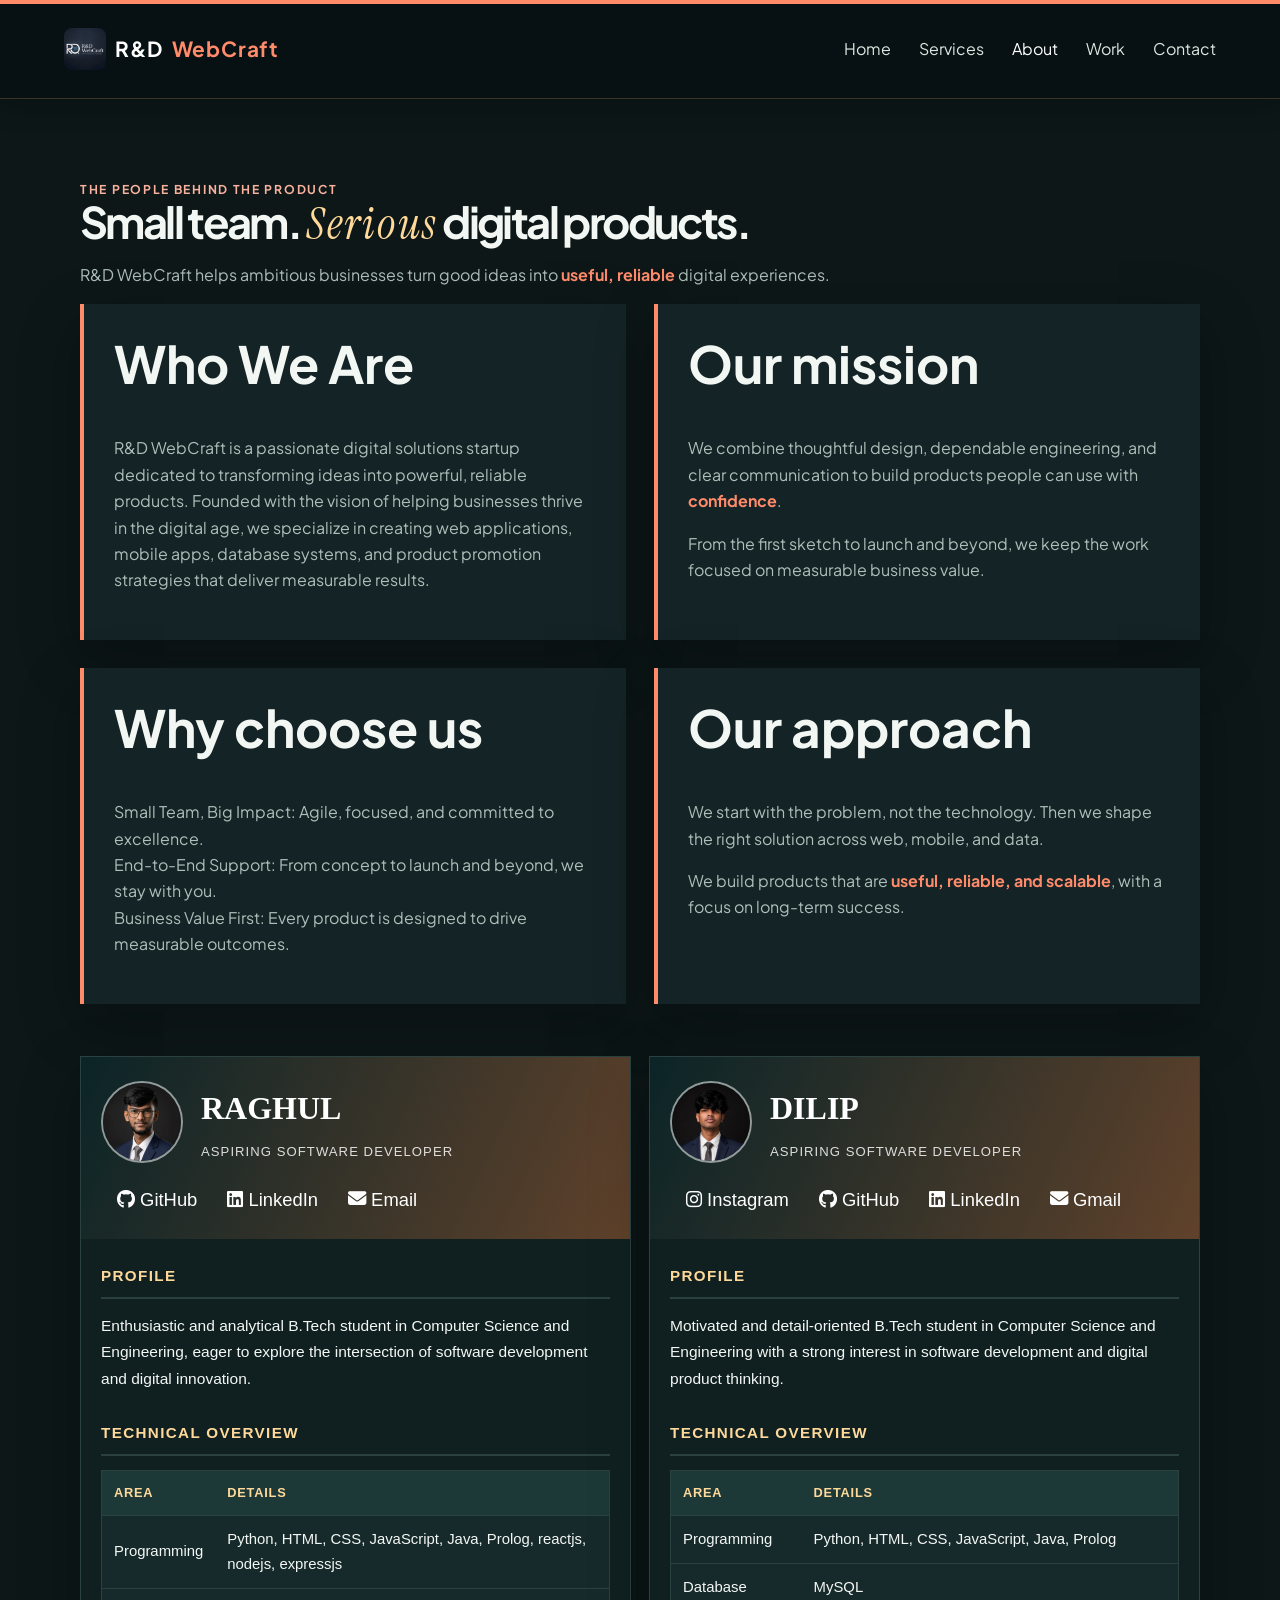
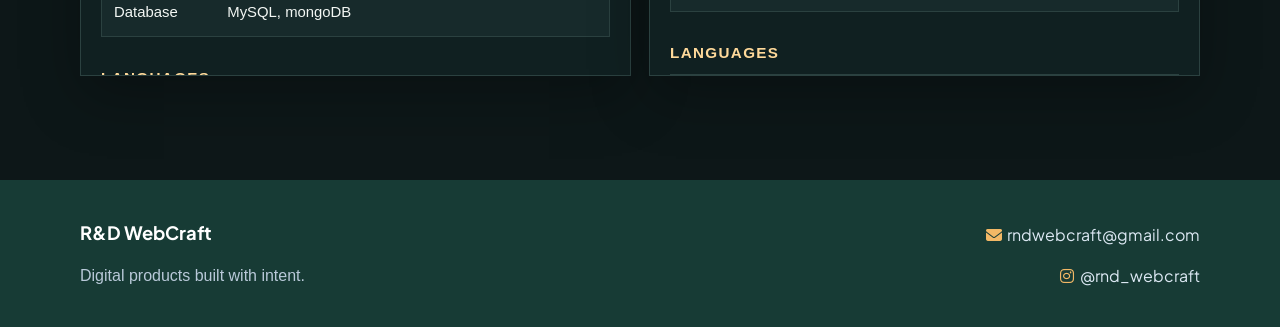
==== about.html @ b20bd74e "Add files via upload" ====
<!DOCTYPE html>
<html lang="en">
<head>
  <meta charset="UTF-8" />
  <meta name="viewport" content="width=device-width, initial-scale=1.0" />
  <title>About | R&amp;D WebCraft</title>
  <link rel="stylesheet" href="Styles.css" />
  <link rel="stylesheet" href="https://cdnjs.cloudflare.com/ajax/libs/font-awesome/6.5.2/css/all.min.css" />
  <link rel="icon" type="image/jpeg" href="../images/rnd_webcraft_icon.png">
  <link rel="apple-touch-icon" href="../images/rnd_webcraft_icon.png" />
</head>
<body class="about-page">
  <header class="navbar">
    <a class="logo" href="index.html"><img src="../images/rnd_webcraft_icon.png" alt="R&amp;D WebCraft logo" />R&amp;D <span>WebCraft</span></a>
    <nav>
      <a href="index.html">Home</a>
      <a href="services.html">Services</a>
      <a href="about.html" aria-current="page">About</a>
      <a href="testimonies.html">Work</a>
      <a href="contact.html">Contact</a>
    </nav>
  </header>

  <main>
    <section class="about">
      <div class="section-intro reveal">
        <span class="eyebrow">The people behind the product</span>
        <h1>Small team. <span class="editorial-emphasis">Serious</span> digital products.</h1>
        <p>R&amp;D WebCraft helps ambitious businesses turn good ideas into 
          <strong>useful, reliable</strong> digital experiences.</p>
      </div>
      <div class="about-grid">
        <article class="about-card reveal">
          <h2>Who We Are</h2>
          <p>R&D WebCraft is a passionate digital solutions startup dedicated to 
            transforming ideas into powerful, reliable products. Founded with the 
            vision of helping businesses thrive in the digital age, we specialize in creating 
            web applications, mobile apps, database systems, and product promotion strategies 
            that deliver measurable results.
          </p>
        </article>
        <article class="about-card reveal">
          <h2>Our mission</h2>
          <p>We combine thoughtful design, dependable engineering, and clear communication
             to build products people can use with <strong>confidence</strong>.
          </p>
          <p>From the first sketch to launch and beyond, we keep the work focused on measurable business value.
          </p>
        </article>
        <article class="about-card reveal">
          <h2>Why choose us</h2>
          <p>Small Team, Big Impact: Agile, focused, and committed to excellence.
            <br />
             End-to-End Support: From concept to launch and beyond, we stay with you.
            <br />
             Business Value First: Every product is designed to drive measurable outcomes.</p>
        </article>
        <article class="about-card reveal">
          <h2>Our approach</h2>
          <p>We start with the problem, not the technology. Then we shape the right solution across web, mobile, and data.</p>
          <p>We build products that are <strong>useful, reliable, and scalable</strong>, with a focus on long-term success.</p>
        </article>
      </div>
      <br></br>
      <div class="profile-showcase">
        <iframe class="profile-frame reveal" src="raghul.html" title="Raghul profile"></iframe>
        <iframe class="profile-frame reveal" src="Dilip.html" title="Dilip profile"></iframe>
      </div>
    </section>
  </main>

  <footer class="services-footer"><div class="services-footer-inner"><div><strong>R&amp;D WebCraft</strong><p>Digital products built with intent.</p></div><div class="footer-contact-details"><a href="mailto:rndwebcraft@gmail.com"><i class="fa-solid fa-envelope" aria-hidden="true"></i> rndwebcraft@gmail.com</a><a href="https://www.instagram.com/rnd_webcraft" target="_blank" rel="noopener noreferrer"><i class="fa-brands fa-instagram" aria-hidden="true"></i> @rnd_webcraft</a></div></div></footer>
  <script src="script.js"></script>
</body>
</html>
---- Styles.css ----
@import url('https://fonts.googleapis.com/css2?family=Instrument+Serif:ital@0;1&family=Plus+Jakarta+Sans:wght@400;500;600;700;800&display=swap');

:root {
  --ink: #f3f7f4;
  --ink-soft: #aebfba;
  --paper: #0d1718;
  --surface: #142325;
  --line: #2b4140;
  --gold: #f2b866;
  --gold-light: #ffd99a;
  --coral: #ff8b6b;
  --shadow: 0 20px 55px rgba(0, 0, 0, 0.28);
  --content-max: 1120px;
  --page-pad: 20px;
  --font-sans: "Plus Jakarta Sans", "Trebuchet MS", Verdana, sans-serif;
  --font-serif: "Instrument Serif", Georgia, "Times New Roman", serif;
}

* { box-sizing: border-box; }

html { scroll-behavior: smooth; }

body {
  margin: 0;
  background: var(--paper);
  color: var(--ink);
  font-family: var(--font-sans);
  line-height: 1.65;
}

body::before {
  content: "";
  position: fixed;
  inset: 0 0 auto;
  height: 4px;
  z-index: 20;
  background: var(--coral);
  transform: scaleX(0);
  transform-origin: left;
  animation: page-load 900ms ease forwards;
}

a { color: inherit; }

.navbar {
  position: sticky;
  top: 0;
  z-index: 10;
  display: flex;
  justify-content: space-between;
  align-items: center;
  gap: 18px;
  padding: 20px var(--page-pad);
  background: rgba(8, 17, 18, 0.96);
  color: #fff;
  border-bottom: 1px solid rgba(242, 184, 102, 0.22);
  box-shadow: 0 8px 24px rgba(0, 0, 0, 0.24);
}

.logo {
  display: inline-flex;
  align-items: center;
  gap: 10px;
  color: #fff;
  font-family: var(--font-sans);
  font-size: 1.4rem;
  font-weight: 700;
  letter-spacing: 0.04em;
  white-space: nowrap;
  text-decoration: none;
}

.logo img { width: 42px; height: 42px; object-fit: contain; border-radius: 8px; }

.logo span { color: var(--coral); }

nav { display: flex; flex-wrap: wrap; gap: 16px 20px; }

nav a {
  color: #dbe7e1;
  font-family: var(--font-sans);
  font-size: 0.92rem;
  text-decoration: none;
  transition: color 180ms ease;
}

nav a:hover, nav a[aria-current="page"] { color: #fff; }

main { width: 100%; }

section:not(.hero) { width: 100%; }

section:not(.hero) > *, footer > * {
  width: min(100%, var(--content-max));
  margin-left: auto;
  margin-right: auto;
}

.hero {
  max-width: none;
  padding: 76px var(--page-pad);
  color: #fff;
  background: radial-gradient(circle at 80% 20%, rgba(242, 184, 102, 0.16), transparent 30%), linear-gradient(115deg, #201919 0%, #3b2924 58%, #60422b 100%);
}

.home-intro { display: grid; grid-template-columns: 1fr; gap: 34px; align-items: end; }
.home-intro h1 { max-width: 720px; margin: 12px 0 0; font-family: var(--font-sans); font-size: clamp(2.8rem, 12vw, 6.2rem); }
.intro-note { padding: 22px 0 0 24px; border-left: 2px solid var(--coral); }
.intro-note p { margin: 0; color: #dce9e1; font-size: 1rem; }
.process { display: grid; grid-template-columns: 1fr; gap: 24px; padding-top: 24px; border-top: 1px solid var(--line); }
.process-item { display: grid; grid-template-columns: auto 1fr; gap: 14px; }
.process-number { color: var(--coral); font-family: Georgia, serif; font-size: 1.7rem; }
.process-item h3 { margin: 0 0 6px; color: var(--gold-light); font-size: 1.15rem; }
.process-item p { margin: 0; color: var(--ink-soft); font-size: 1.05rem; }
.home-signature { display: flex; align-items: center; flex-wrap: wrap; gap: 14px; margin-top: 38px; color: var(--ink-soft); font-size: 0.9rem; letter-spacing: 0.05em; text-transform: uppercase; }
.home-signature strong { color: var(--gold); font-size: 0.92rem; }
.home-signature i { width: 4px; height: 4px; border-radius: 50%; background: var(--coral); }

.hero-text { max-width: 750px; animation: rise-in 700ms ease both; }

.eyebrow {
  color: #f7b19d;
  font-family: var(--font-sans);
  font-size: 0.76rem;
  font-weight: 700;
  letter-spacing: 0.14em;
  text-transform: uppercase;
}

h1, h2, h3 { line-height: 1.15; }

.hero h1 { max-width: 700px; margin: 14px 0 20px; font-family: var(--font-sans); font-size: clamp(2.55rem, 7vw, 5.9rem); letter-spacing: 0; }
.hero p { max-width: 610px; color: #dce9e1; font-size: 1.12rem; }

.btn-primary, .btn-secondary, button {
  display: inline-block;
  border: 0;
  padding: 13px 20px;
  font-family: var(--font-sans);
  font-size: 0.85rem;
  font-weight: 700;
  text-decoration: none;
  cursor: pointer;
  transition: transform 180ms ease, background 180ms ease;
}

.btn-primary { margin-top: 14px; background: var(--coral); color: #fff; }
.btn-secondary { background: #f3f7f4; color: #0d2928; }
.btn-primary:hover, .btn-secondary:hover, button:hover { transform: translateY(-2px); }

.services-preview, .about, .portfolio, .contact { padding: 36px var(--page-pad) 58px; }
.home-process { padding-bottom: 18px; }
.home-toolkit { padding-top: 8px; }

.identity-section { padding: 62px var(--page-pad) 70px; border-top: 1px solid var(--line); }
.identity-section > .section-intro { max-width: 620px; margin-bottom: 34px; }
.identity-section .section-intro h2 { margin-bottom: 12px; }
.founders-row { display: grid; grid-template-columns: 1fr; gap: 18px; max-width: 720px; margin: 0 auto; }
.founder-card { padding: 12px; border: 1px solid var(--line); background: var(--surface); box-shadow: var(--shadow); text-align: center; }
.founder-portrait { aspect-ratio: 4 / 3; overflow: hidden; background: #203333; }
.founder-portrait img { display: block; width: 100%; height: 100%; object-fit: cover; opacity: 0.72; filter: grayscale(0.25) saturate(0.7); }
.founder-card h3 { margin: 12px 4px 2px; color: var(--ink); font-family: Georgia, "Times New Roman", serif; font-size: 1.3rem; }
.founder-card h3 strong { color: var(--coral); font-size: 1.8rem; }
.identity-convergence { position: relative; max-width: 720px; height: 122px; margin: 36px auto 32px; }
.identity-convergence svg { position: absolute; inset: 0; width: 100%; height: 100%; overflow: visible; }
.identity-convergence path { fill: none; stroke: var(--coral); stroke-width: 0.8; filter: drop-shadow(0 0 4px rgba(255, 139, 107, 0.55)); }
.identity-monogram { position: absolute; top: 62%; left: 50%; display: grid; width: 92px; height: 92px; place-items: center; border: 1px solid var(--gold); border-radius: 50%; background: #1b302f; color: var(--gold-light); font-family: Georgia, "Times New Roman", serif; font-size: 1.45rem; font-weight: 700; box-shadow: 0 0 28px rgba(242, 184, 102, 0.16); transform: translate(-50%, -50%); }
.identity-philosophy { max-width: 720px; margin: 0 auto; padding: 26px 30px; border-left: 2px solid var(--coral); border-right: 2px solid var(--gold); background: rgba(20, 35, 37, 0.72); text-align: center; }
.identity-philosophy h3 { margin: 8px 0 8px; color: var(--gold-light); font-family: var(--font-sans); font-size: clamp(1.65rem, 3vw, 2.5rem); }
.identity-philosophy p { max-width: 620px; margin: 0 auto; color: var(--ink-soft); font-size: 1rem; }
.identity-philosophy strong { color: var(--gold); }

.intro-layout { display: grid; grid-template-columns: 1fr; gap: 26px; align-items: center; margin-bottom: 32px; }
.section-intro { max-width: 650px; margin: 0; }
.home-toolkit > .section-intro { max-width: var(--content-max); }
.home-toolkit > .section-intro { margin-bottom: 16px; }
.services-preview > .section-intro,
.about > .section-intro { max-width: var(--content-max); }
.intro-visual { height: clamp(180px, 19vw, 250px); overflow: hidden; border: 1px solid rgba(43, 65, 64, 0.7); opacity: 0.48; filter: grayscale(0.35) saturate(0.65); }
.intro-visual img { display: block; width: 100%; height: 100%; object-fit: cover; object-position: center; }
.home-overview { max-width: 1120px; }
.section-intro h1, .section-intro h2 {
  margin: 0 0 12px;
  font-family: var(--font-sans);
  font-size: clamp(2.1rem, 4vw, 3.7rem);
  letter-spacing: -0.06em;
  line-height: 0.95;
}
.section-intro p, .about p, .card p { color: var(--ink-soft); }
.portfolio-quote { margin-top: 22px; padding-left: 16px; border-left: 2px solid var(--coral); color: var(--gold-light) !important; font-family: Georgia, "Times New Roman", serif; font-style: italic; }
.home-overview p { max-width: none; font-size: clamp(1.15rem, 1.8vw, 1.4rem); }

 .section-intro h1, .section-intro h2 {
  margin: 0 0 12px;
  font-family: var(--font-sans);
  font-size: clamp(2.1rem, 4vw, 3.7rem);
  letter-spacing: -0.06em;
  line-height: 0.95;
}

.home-page .section-intro h2,
.about-page .section-intro h1,
.services-page .section-intro h1,
.contact-page .section-intro h1,
.work-page .section-intro h1 {
  letter-spacing: -0.06em;
}

.cards { display: grid; grid-template-columns: 1fr; gap: 16px; }
.card { min-height: 220px; padding: 24px; border: 1px solid #2c5b4f; background: #173b35; box-shadow: var(--shadow); }
.card h2, .card h3 { margin-top: 0; color: var(--gold-light); }
.editorial-emphasis {
  color: var(--gold-light);
  font-family: var(--font-serif);
  font-style: italic;
  font-weight: 400;
  letter-spacing: 0.05em;
}
.case-study-grid { display: grid; grid-template-columns: minmax(0, 1fr); gap: 16px; align-items: start; }
.case-study { min-width: 0; height: fit-content; align-self: start; padding: 15px; border: 1px solid #2c5b4f; background: #173b35; box-shadow: var(--shadow); }
.case-study-columns { display: grid; grid-template-columns: minmax(0, 0.9fr) minmax(0, 1.1fr); gap: 20px; align-items: stretch; }
.case-study-details, .case-study-media { min-width: 0; }
.case-study-media { min-height: 250px; }
.case-study h2 { margin: 6px 0 5px; color: var(--gold-light); font-family: var(--font-sans); font-size: clamp(1.65rem, 2.7vw, 2.3rem); }
.case-study-heading h2 { display: flex; align-items: baseline; flex-wrap: wrap; gap: 12px; }
.project-link { display: block; margin-bottom: 12px; color: var(--gold-light); font-family: "Trebuchet MS", sans-serif; font-size: 0.75rem; font-weight: 700; text-decoration: none; }
.project-link:hover { color: var(--gold-light); }
.case-study h3 { margin: 0 0 8px; color: var(--gold-light); font-size: 0.88rem; text-transform: uppercase; letter-spacing: 0.08em; }
.case-study p { margin: 0; color: var(--ink-soft); font-size: 0.78rem; }
.case-study-title { color: var(--ink) !important; font-size: 0.9rem !important; }
.case-study-meta { align-self: end; padding-left: 16px; border-left: 1px solid var(--coral); }
.case-study-meta span { display: block; margin-bottom: 7px; color: var(--ink-soft); font-size: 0.72rem; letter-spacing: 0.12em; text-transform: uppercase; }
.case-study-meta strong { color: var(--ink); font-size: 0.84rem; }
.case-study-quote { grid-column: 1 / -1; padding-top: 14px; border-top: 1px solid var(--line); color: var(--gold-light) !important; font-family: Georgia, "Times New Roman", serif; font-size: 0.82rem !important; font-style: italic; }
.case-study-overview-copy { margin-top: 16px; }
.customer-review { grid-column: 1 / -1; margin-top: 12px; padding: 8px 12px; border-left: 3px solid var(--gold); background: rgba(242, 184, 102, 0.08); }
.customer-review span { display: block; margin-bottom: 5px; color: var(--gold); font-size: 0.68rem; font-weight: 700; letter-spacing: 0.1em; text-transform: uppercase; }
.customer-review p { color: var(--ink) !important; font-size: 0.74rem; font-style: italic; }
.media-assets { display: grid; gap: 12px; }
.case-study-overview .media-assets, .case-study-media .media-assets { margin-top: 14px; padding-top: 10px; border-top: 1px solid var(--line); }
.media-toggle { display: flex; width: 100%; align-items: center; gap: 8px; padding: 9px 10px; border: 1px solid var(--line); background: transparent; color: var(--ink-soft); font: inherit; font-size: 0.75rem; text-align: left; }
.media-toggle:hover { transform: none; background: rgba(255, 255, 255, 0.06); }
.media-toggle-icon { margin-left: auto; transition: transform 180ms ease; }
.media-toggle[aria-expanded="true"] .media-toggle-icon { transform: rotate(180deg); }
.image-bundle { display: grid; grid-template-columns: repeat(4, minmax(0, 1fr)); grid-template-rows: repeat(2, 58px); gap: 7px; margin-top: 7px; overflow: hidden; }
.image-bundle[hidden] { display: none !important; }
.image-thumb { display: block; min-width: 0; padding: 0; border: 0; background: transparent; cursor: zoom-in; }
.image-thumb:hover { transform: none; }
.image-bundle img { display: block; width: 100%; height: 100%; aspect-ratio: 1; object-fit: cover; border: 1px solid var(--line); }
.image-lightbox { position: fixed; inset: 0; z-index: 30; display: grid; place-items: center; padding: 42px 24px 24px; background: rgba(5, 12, 13, 0.92); }
.image-lightbox[hidden] { display: none; }
.image-lightbox img { display: block; max-width: min(1100px, 94vw); max-height: 88vh; object-fit: contain; border: 1px solid var(--line); box-shadow: var(--shadow); }
.lightbox-close { position: absolute; top: 16px; right: 20px; display: grid; width: 42px; height: 42px; place-items: center; padding: 0; border: 1px solid var(--line); background: var(--surface); color: var(--ink); font-size: 1.1rem; }
.lightbox-close:hover { transform: none; background: var(--coral); }
.service-detail-grid {
  display: grid;
  grid-template-columns: 1fr;
  gap: 22px;
  margin-top: 28px;
}

.service-entry {
  padding: 26px 24px;
  border: 1px solid var(--line);
  background: rgba(20, 35, 37, 0.9);
  box-shadow: var(--shadow);
}

.service-entry h3 {
  margin: 14px 0 10px;
  color: var(--gold-light);
  font-size: clamp(1.15rem, 2vw, 1.5rem);
  line-height: 1.35;
}

.service-list { display: grid; gap: 10px; margin: 0; padding: 0; list-style: none; color: var(--ink-soft); font-size: 0.92rem; }
.service-list li { padding-top: 10px; border-top: 1px solid var(--line); line-height: 1.6; }
.service-list li::before { content: "+"; margin-right: 8px; color: var(--coral); font-weight: 700; }
.service-list strong { color: var(--gold-light); }
.service-contact { display: grid; grid-template-columns: minmax(0, 1fr) auto; align-items: center; gap: 28px; margin-top: 42px; padding: 30px clamp(24px, 4vw, 48px); border: 1px solid var(--line); border-radius: 12px; background: var(--surface); box-shadow: var(--shadow); }
.service-contact-copy h2 { max-width: 670px; margin: 12px 0 0; color: var(--ink); font-family: var(--font-sans); font-size: clamp(1.8rem, 3vw, 2.6rem); line-height: 1.15; }
.service-contact-actions { display: grid; grid-template-columns: repeat(2, minmax(120px, 1fr)); gap: 14px; min-width: 290px; }
.service-contact-actions a { display: grid; min-height: 52px; place-items: center; padding: 12px 20px; border: 1px solid var(--line); border-radius: 10px; color: var(--ink); font-size: 0.95rem; font-weight: 700; text-decoration: none; transition: transform 180ms ease, background 180ms ease; }
.service-contact-actions a:hover { transform: translateY(-2px); background: rgba(255, 255, 255, 0.1); }
.service-contact-actions .contact-action-primary { border-color: var(--gold); background: var(--gold); color: #24180d; }
.service-contact-actions .contact-action-primary:hover { background: #f0c665; }
.service-contact-actions .contact-action:last-child { grid-column: 1; }

.about-grid, .contact-grid { display: grid; grid-template-columns: 1fr; gap: 22px; align-items: stretch; }
.contact-grid { grid-template-columns: 1fr; }
.about-grid { grid-template-rows: none; }
.about h2, .contact h2, .portfolio h2 { font-family: var(--font-sans); font-size: clamp(2rem, 4vw, 3.5rem); margin-top: 0; }
.about-card, .contact-box { height: 100%; padding: 30px; background: var(--surface); border-left: 4px solid var(--coral); box-shadow: var(--shadow); }
.profile-links { display: flex; flex-wrap: wrap; gap: 12px; margin-top: 26px; }
.profile-links a { color: var(--gold); font-family: "Trebuchet MS", sans-serif; font-weight: 700; }
.profile-showcase { display: grid; grid-template-columns: 1fr; gap: 18px; }
.profile-frame { width: 100%; height: 620px; border: 1px solid var(--line); background: var(--surface); box-shadow: var(--shadow); }

.cta { max-width: none; padding: 92px 24px 104px; background: radial-gradient(circle at 50% 0%, rgba(242, 184, 102, 0.08), transparent 34%), #0a1213; text-align: center; }
.cta-intro { max-width: 620px; margin: 0 auto 34px; }
.cta-intro h2 { margin: 12px 0 8px; color: var(--ink); font-family: var(--font-sans); font-size: clamp(2rem, 4vw, 3.25rem); }
.cta-intro p { margin: 0; color: var(--ink-soft); font-size: 1rem; }
.cta-box { position: relative; max-width: 900px; min-height: 330px; margin: 0 auto; padding: 70px clamp(28px, 7vw, 92px); border: 1px solid #39695c; background: linear-gradient(135deg, #173b35 0%, #1b463e 58%, #15322f 100%); box-shadow: 0 24px 70px rgba(0, 0, 0, 0.34); }
.cta-box::before { content: ""; position: absolute; top: -1px; left: 12%; width: 76%; height: 2px; background: linear-gradient(90deg, transparent, var(--coral), transparent); }
.cta-box h2 { max-width: 620px; margin: 14px auto 16px; color: var(--ink); font-family: var(--font-sans); font-size: clamp(2.2rem, 5vw, 3.65rem); line-height: 1.05; }
.cta-box p { max-width: 500px; margin: 0 auto 22px; color: var(--ink-soft); font-size: 0.95rem; }

.contact form { display: grid; gap: 14px; }
label { color: var(--ink); font-size: 0.82rem; font-weight: 700; }
input, textarea { width: 100%; border: 1px solid var(--line); padding: 14px; background: #102021; color: var(--ink); font: inherit; }
input:focus, textarea:focus { outline: 2px solid var(--coral); outline-offset: 2px; }
textarea { min-height: 150px; resize: vertical; }
button { background: var(--gold); color: #24180d; }

.form-embed {
  width: 100%;
  min-height: 720px;
  height: 100%;
  padding: 12px;
  border: 1px solid var(--line);
  background: rgba(20, 35, 37, 0.8);
  box-shadow: var(--shadow);
}

.form-embed iframe {
  display: block;
  width: 100%;
  min-height: 700px;
  height: 100%;
  border: 0;
  background: #fff;
}

.contact-links-panel {
  display: flex;
  flex-direction: column;
  justify-content: center;
  min-height: 240px;
  margin-top: 26px;
  padding: 24px 22px;
  border: 1px solid var(--line);
  background: rgba(20, 35, 37, 0.8);
  box-shadow: var(--shadow);
}

.contact-links-panel p {
  margin: 0 0 18px;
  color: var(--ink-soft);
  font-size: 0.98rem;
  line-height: 1.7;
}

.contact-links-list {
  display: grid;
  grid-template-columns: repeat(2, minmax(0, 1fr));
  gap: 12px;
}

.contact-links-list a {
  display: inline-flex;
  align-items: center;
  justify-content: center;
  gap: 8px;
  min-height: 50px;
  padding: 10px 16px;
  border: 1px solid var(--line);
  background: rgba(255, 255, 255, 0.02);
  color: var(--ink);
  text-decoration: none;
  font-size: 0.9rem;
  font-weight: 700;
  transition: transform 180ms ease, border-color 180ms ease, background 180ms ease;
}

.contact-links-list a:hover {
  transform: translateY(-2px);
  border-color: var(--gold);
  background: rgba(242, 184, 102, 0.08);
}

.contact-links-list i {
  color: var(--gold-light);
}

strong, .highlight { color: var(--coral); font-weight: 700; }

footer { padding: 28px 24px; background: var(--ink); color: #dbe7e1; }
footer p { max-width: 1120px; margin: 0 auto; font-family: "Trebuchet MS", sans-serif; font-size: 0.82rem; }
.services-footer { padding: 38px 24px; background: #173b35; color: #dce8f3; }
.services-footer-inner { display: flex; justify-content: space-between; align-items: flex-end; gap: 30px; max-width: 1120px; margin: 0 auto; }
.services-footer strong { color: #fff; font-size: 1.15rem; }
.services-footer p { margin: 14px 0 0; color: #b9c9d9; font-size: 1rem; }
.footer-contact-details { display: grid; gap: 14px; text-align: right; }
.footer-contact-details a { color: #dce8f3; font-size: 1rem; text-decoration: none; }
.footer-contact-details i { width: 1.2em; color: var(--gold); text-align: center; }

.reveal { opacity: 0; transform: translateY(24px); transition: opacity 600ms ease, transform 600ms ease; }
.reveal.is-visible { opacity: 1; transform: none; }
.is-leaving { opacity: 0; transition: opacity 220ms ease; }

@keyframes page-load { to { transform: scaleX(1); } }
@keyframes rise-in { from { opacity: 0; transform: translateY(24px); } to { opacity: 1; transform: none; } }

@media (min-width: 600px) {
  :root { --page-pad: 32px; }

  .navbar { align-items: center; flex-direction: row; padding-block: 24px; }
  .logo { gap: 9px; font-size: 1.2rem; }
  .logo img { width: 38px; height: 38px; }
  nav { gap: 22px; }
  nav a { font-size: 0.98rem; }
  .hero { padding-block: 96px; }
  .home-intro { grid-template-columns: minmax(0, 1.15fr) minmax(220px, 0.85fr); gap: 42px; }
  .process { grid-template-columns: repeat(2, minmax(0, 1fr)); gap: 28px; }
  .cards, .about-grid, .contact-grid, .profile-showcase, .service-detail-grid { grid-template-columns: repeat(2, minmax(0, 1fr)); }
  .founders-row { grid-template-columns: repeat(2, minmax(0, 1fr)); gap: 28px; }
  .intro-layout { grid-template-columns: minmax(0, 1.15fr) minmax(210px, 0.85fr); gap: 32px; }
  .intro-visual { height: clamp(180px, 19vw, 250px); }
  .case-study-columns { grid-template-columns: minmax(0, 0.9fr) minmax(0, 1.1fr); gap: 20px; }
  .service-contact { grid-template-columns: 1fr; }
  .service-contact-actions { grid-template-columns: repeat(2, minmax(120px, 1fr)); min-width: 0; width: 100%; }
  .identity-section { padding-block: 76px 84px; }
  .cta { padding-block: 76px 88px; }
  .home-process { padding-bottom: 30px; }
  .home-toolkit { padding-top: 14px; }
  .cta-box { min-height: 330px; padding: 64px clamp(34px, 7vw, 86px); }
}

@media (min-width: 900px) {
  :root { --page-pad: 48px; }

  .navbar { padding-block: 28px; }
  .logo { font-size: 1.3rem; }
  .logo img { width: 42px; height: 42px; }
  nav { gap: 28px; }
  nav a { font-size: 1rem; }
  .hero { padding-block: clamp(110px, 12vw, 150px); }
  .home-intro { gap: clamp(48px, 7vw, 96px); }
  .process { grid-template-columns: repeat(3, minmax(0, 1fr)); }
  .cards { grid-template-columns: repeat(4, minmax(0, 1fr)); }
  .service-contact { grid-template-columns: minmax(0, 1fr) auto; }
  .service-contact-actions { min-width: 290px; width: auto; }
  .about-grid, .contact-grid { gap: 28px; }
  .contact-grid { grid-template-columns: minmax(0, 0.92fr) minmax(0, 1.3fr); }
  .profile-showcase { grid-template-columns: repeat(2, minmax(0, 1fr)); }
  .services-preview, .about, .portfolio, .contact { padding-block: 60px 84px; }
  .home-process { padding-bottom: 42px; }
  .home-toolkit { padding-top: 20px; }
  .identity-section { padding-block: 86px 92px; }
  .cta { padding-block: 92px 104px; }
}

@media (min-width: 1280px) {
  :root { --page-pad: 64px; }

  .hero h1 { font-size: clamp(4.5rem, 6vw, 6.2rem); }
  .section-intro h1, .section-intro h2 { font-size: clamp(2.4rem, 3.4vw, 3.7rem); }
  .home-overview p { font-size: clamp(1.2rem, 1.5vw, 1.4rem); }
  .services-preview, .about, .portfolio, .contact { padding-block: 76px 104px; }
  .home-process { padding-bottom: 48px; }
  .home-toolkit { padding-top: 24px; }
  .cta-box { max-width: 960px; }
}

@media (prefers-reduced-motion: reduce) {
  *, *::before, *::after { scroll-behavior: auto !important; animation-duration: 0.01ms !important; transition-duration: 0.01ms !important; }
}
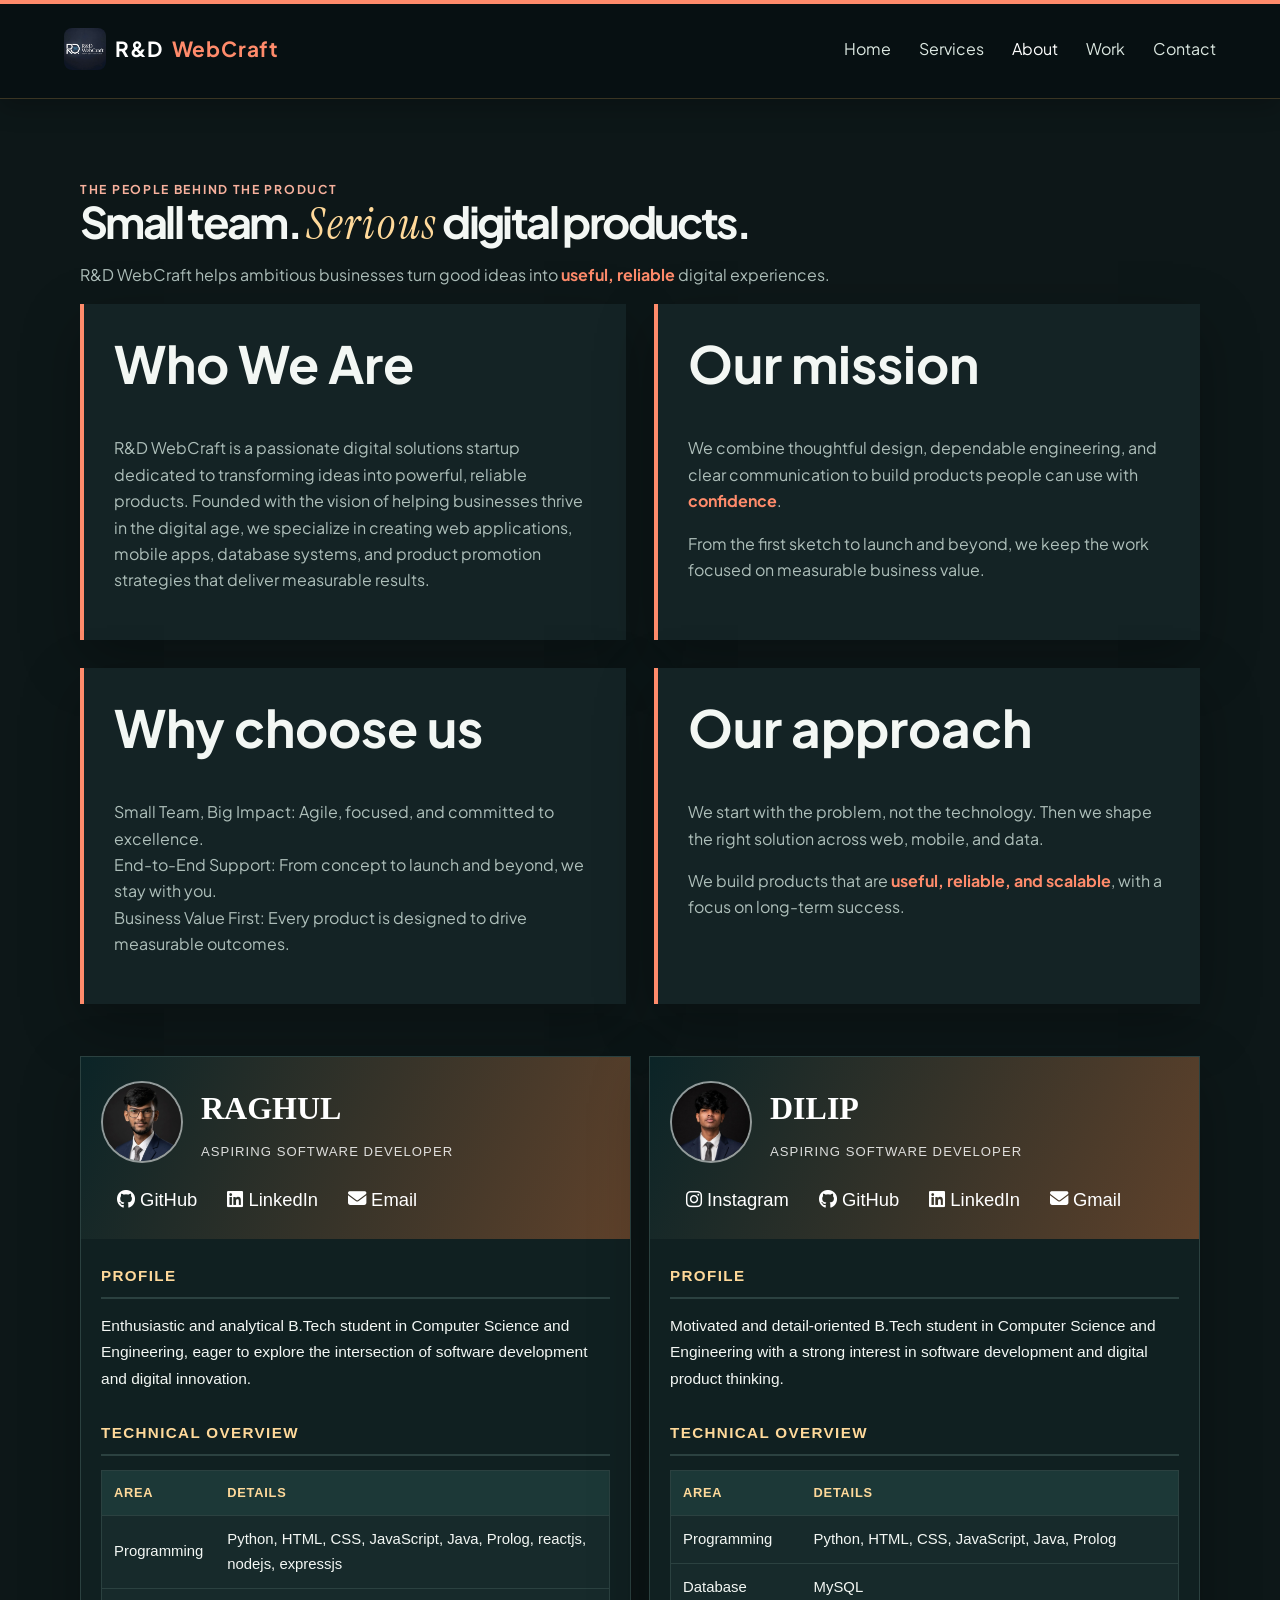
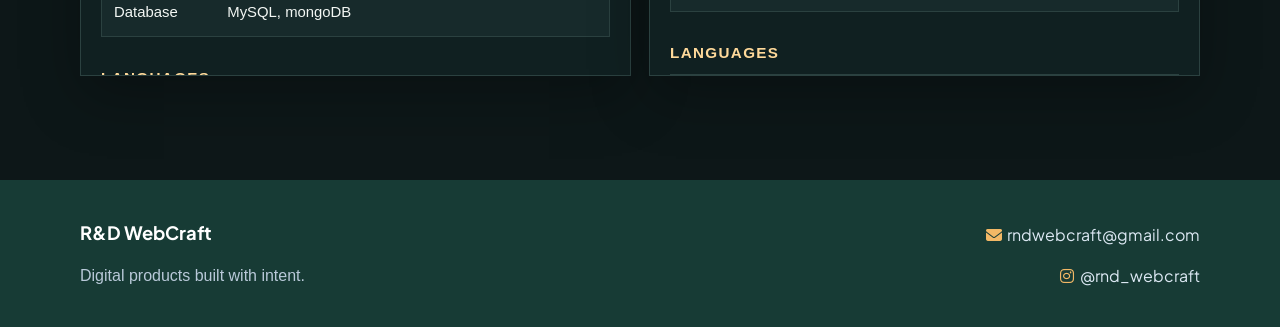
==== commit 165f1bbf: "feat: add industries section and update favicon" ====
--- a/about.html
+++ b/about.html
@@ -1,75 +1,75 @@
-<!DOCTYPE html>
-<html lang="en">
-<head>
-  <meta charset="UTF-8" />
-  <meta name="viewport" content="width=device-width, initial-scale=1.0" />
-  <title>About | R&amp;D WebCraft</title>
-  <link rel="stylesheet" href="Styles.css" />
-  <link rel="stylesheet" href="https://cdnjs.cloudflare.com/ajax/libs/font-awesome/6.5.2/css/all.min.css" />
-  <link rel="icon" type="image/jpeg" href="../images/rnd_webcraft_icon.png">
-  <link rel="apple-touch-icon" href="../images/rnd_webcraft_icon.png" />
-</head>
-<body class="about-page">
-  <header class="navbar">
-    <a class="logo" href="index.html"><img src="../images/rnd_webcraft_icon.png" alt="R&amp;D WebCraft logo" />R&amp;D <span>WebCraft</span></a>
-    <nav>
-      <a href="index.html">Home</a>
-      <a href="services.html">Services</a>
-      <a href="about.html" aria-current="page">About</a>
-      <a href="testimonies.html">Work</a>
-      <a href="contact.html">Contact</a>
-    </nav>
-  </header>
-
-  <main>
-    <section class="about">
-      <div class="section-intro reveal">
-        <span class="eyebrow">The people behind the product</span>
-        <h1>Small team. <span class="editorial-emphasis">Serious</span> digital products.</h1>
-        <p>R&amp;D WebCraft helps ambitious businesses turn good ideas into 
-          <strong>useful, reliable</strong> digital experiences.</p>
-      </div>
-      <div class="about-grid">
-        <article class="about-card reveal">
-          <h2>Who We Are</h2>
-          <p>R&D WebCraft is a passionate digital solutions startup dedicated to 
-            transforming ideas into powerful, reliable products. Founded with the 
-            vision of helping businesses thrive in the digital age, we specialize in creating 
-            web applications, mobile apps, database systems, and product promotion strategies 
-            that deliver measurable results.
-          </p>
-        </article>
-        <article class="about-card reveal">
-          <h2>Our mission</h2>
-          <p>We combine thoughtful design, dependable engineering, and clear communication
-             to build products people can use with <strong>confidence</strong>.
-          </p>
-          <p>From the first sketch to launch and beyond, we keep the work focused on measurable business value.
-          </p>
-        </article>
-        <article class="about-card reveal">
-          <h2>Why choose us</h2>
-          <p>Small Team, Big Impact: Agile, focused, and committed to excellence.
-            <br />
-             End-to-End Support: From concept to launch and beyond, we stay with you.
-            <br />
-             Business Value First: Every product is designed to drive measurable outcomes.</p>
-        </article>
-        <article class="about-card reveal">
-          <h2>Our approach</h2>
-          <p>We start with the problem, not the technology. Then we shape the right solution across web, mobile, and data.</p>
-          <p>We build products that are <strong>useful, reliable, and scalable</strong>, with a focus on long-term success.</p>
-        </article>
-      </div>
-      <br></br>
-      <div class="profile-showcase">
-        <iframe class="profile-frame reveal" src="raghul.html" title="Raghul profile"></iframe>
-        <iframe class="profile-frame reveal" src="Dilip.html" title="Dilip profile"></iframe>
-      </div>
-    </section>
-  </main>
-
-  <footer class="services-footer"><div class="services-footer-inner"><div><strong>R&amp;D WebCraft</strong><p>Digital products built with intent.</p></div><div class="footer-contact-details"><a href="mailto:rndwebcraft@gmail.com"><i class="fa-solid fa-envelope" aria-hidden="true"></i> rndwebcraft@gmail.com</a><a href="https://www.instagram.com/rnd_webcraft" target="_blank" rel="noopener noreferrer"><i class="fa-brands fa-instagram" aria-hidden="true"></i> @rnd_webcraft</a></div></div></footer>
-  <script src="script.js"></script>
-</body>
-</html>
+<!DOCTYPE html>
+<html lang="en">
+<head>
+  <meta charset="UTF-8" />
+  <meta name="viewport" content="width=device-width, initial-scale=1.0" />
+  <title>About | R&amp;D WebCraft</title>
+  <link rel="stylesheet" href="Styles.css" />
+  <link rel="stylesheet" href="https://cdnjs.cloudflare.com/ajax/libs/font-awesome/6.5.2/css/all.min.css" />
+  <link rel="icon" type="image/jpeg" href="images/rnd_webcraft_icon.jpg">
+  <link rel="apple-touch-icon" href="images/rnd_webcraft_icon.jpg" />
+</head>
+<body class="about-page">
+  <header class="navbar">
+    <a class="logo" href="index.html"><img src="images/rnd_webcraft_icon.jpg" alt="R&amp;D WebCraft logo" />R&amp;D <span>WebCraft</span></a>
+    <nav>
+      <a href="index.html">Home</a>
+      <a href="services.html">Services</a>
+      <a href="about.html" aria-current="page">About</a>
+      <a href="testimonies.html">Work</a>
+      <a href="contact.html">Contact</a>
+    </nav>
+  </header>
+
+  <main>
+    <section class="about">
+      <div class="section-intro reveal">
+        <span class="eyebrow">The people behind the product</span>
+        <h1>Small team. <span class="editorial-emphasis">Serious</span> digital products.</h1>
+        <p>R&amp;D WebCraft helps ambitious businesses turn good ideas into 
+          <strong>useful, reliable</strong> digital experiences.</p>
+      </div>
+      <div class="about-grid">
+        <article class="about-card reveal">
+          <h2>Who We Are</h2>
+          <p>R&D WebCraft is a passionate digital solutions startup dedicated to 
+            transforming ideas into powerful, reliable products. Founded with the 
+            vision of helping businesses thrive in the digital age, we specialize in creating 
+            web applications, mobile apps, database systems, and product promotion strategies 
+            that deliver measurable results.
+          </p>
+        </article>
+        <article class="about-card reveal">
+          <h2>Our mission</h2>
+          <p>We combine thoughtful design, dependable engineering, and clear communication
+             to build products people can use with <strong>confidence</strong>.
+          </p>
+          <p>From the first sketch to launch and beyond, we keep the work focused on measurable business value.
+          </p>
+        </article>
+        <article class="about-card reveal">
+          <h2>Why choose us</h2>
+          <p>Small Team, Big Impact: Agile, focused, and committed to excellence.
+            <br />
+             End-to-End Support: From concept to launch and beyond, we stay with you.
+            <br />
+             Business Value First: Every product is designed to drive measurable outcomes.</p>
+        </article>
+        <article class="about-card reveal">
+          <h2>Our approach</h2>
+          <p>We start with the problem, not the technology. Then we shape the right solution across web, mobile, and data.</p>
+          <p>We build products that are <strong>useful, reliable, and scalable</strong>, with a focus on long-term success.</p>
+        </article>
+      </div>
+      <br></br>
+      <div class="profile-showcase">
+        <iframe class="profile-frame reveal" src="raghul.html" title="Raghul profile"></iframe>
+        <iframe class="profile-frame reveal" src="Dilip.html" title="Dilip profile"></iframe>
+      </div>
+    </section>
+  </main>
+
+  <footer class="services-footer"><div class="services-footer-inner"><div><strong>R&amp;D WebCraft</strong><p>Digital products built with intent.</p></div><div class="footer-contact-details"><a href="mailto:rndwebcraft@gmail.com"><i class="fa-solid fa-envelope" aria-hidden="true"></i> rndwebcraft@gmail.com</a><a href="https://www.instagram.com/rnd_webcraft" target="_blank" rel="noopener noreferrer"><i class="fa-brands fa-instagram" aria-hidden="true"></i> @rnd_webcraft</a></div></div></footer>
+  <script src="script.js"></script>
+</body>
+</html>
--- a/Styles.css
+++ b/Styles.css
@@ -1,467 +1,576 @@
-@import url('https://fonts.googleapis.com/css2?family=Instrument+Serif:ital@0;1&family=Plus+Jakarta+Sans:wght@400;500;600;700;800&display=swap');
-
-:root {
-  --ink: #f3f7f4;
-  --ink-soft: #aebfba;
-  --paper: #0d1718;
-  --surface: #142325;
-  --line: #2b4140;
-  --gold: #f2b866;
-  --gold-light: #ffd99a;
-  --coral: #ff8b6b;
-  --shadow: 0 20px 55px rgba(0, 0, 0, 0.28);
-  --content-max: 1120px;
-  --page-pad: 20px;
-  --font-sans: "Plus Jakarta Sans", "Trebuchet MS", Verdana, sans-serif;
-  --font-serif: "Instrument Serif", Georgia, "Times New Roman", serif;
-}
-
-* { box-sizing: border-box; }
-
-html { scroll-behavior: smooth; }
-
-body {
-  margin: 0;
-  background: var(--paper);
-  color: var(--ink);
-  font-family: var(--font-sans);
-  line-height: 1.65;
-}
-
-body::before {
-  content: "";
-  position: fixed;
-  inset: 0 0 auto;
-  height: 4px;
-  z-index: 20;
-  background: var(--coral);
-  transform: scaleX(0);
-  transform-origin: left;
-  animation: page-load 900ms ease forwards;
-}
-
-a { color: inherit; }
-
-.navbar {
-  position: sticky;
-  top: 0;
-  z-index: 10;
-  display: flex;
-  justify-content: space-between;
-  align-items: center;
-  gap: 18px;
-  padding: 20px var(--page-pad);
-  background: rgba(8, 17, 18, 0.96);
-  color: #fff;
-  border-bottom: 1px solid rgba(242, 184, 102, 0.22);
-  box-shadow: 0 8px 24px rgba(0, 0, 0, 0.24);
-}
-
-.logo {
-  display: inline-flex;
-  align-items: center;
-  gap: 10px;
-  color: #fff;
-  font-family: var(--font-sans);
-  font-size: 1.4rem;
-  font-weight: 700;
-  letter-spacing: 0.04em;
-  white-space: nowrap;
-  text-decoration: none;
-}
-
-.logo img { width: 42px; height: 42px; object-fit: contain; border-radius: 8px; }
-
-.logo span { color: var(--coral); }
-
-nav { display: flex; flex-wrap: wrap; gap: 16px 20px; }
-
-nav a {
-  color: #dbe7e1;
-  font-family: var(--font-sans);
-  font-size: 0.92rem;
-  text-decoration: none;
-  transition: color 180ms ease;
-}
-
-nav a:hover, nav a[aria-current="page"] { color: #fff; }
-
-main { width: 100%; }
-
-section:not(.hero) { width: 100%; }
-
-section:not(.hero) > *, footer > * {
-  width: min(100%, var(--content-max));
-  margin-left: auto;
-  margin-right: auto;
-}
-
-.hero {
-  max-width: none;
-  padding: 76px var(--page-pad);
-  color: #fff;
-  background: radial-gradient(circle at 80% 20%, rgba(242, 184, 102, 0.16), transparent 30%), linear-gradient(115deg, #201919 0%, #3b2924 58%, #60422b 100%);
-}
-
-.home-intro { display: grid; grid-template-columns: 1fr; gap: 34px; align-items: end; }
-.home-intro h1 { max-width: 720px; margin: 12px 0 0; font-family: var(--font-sans); font-size: clamp(2.8rem, 12vw, 6.2rem); }
-.intro-note { padding: 22px 0 0 24px; border-left: 2px solid var(--coral); }
-.intro-note p { margin: 0; color: #dce9e1; font-size: 1rem; }
-.process { display: grid; grid-template-columns: 1fr; gap: 24px; padding-top: 24px; border-top: 1px solid var(--line); }
-.process-item { display: grid; grid-template-columns: auto 1fr; gap: 14px; }
-.process-number { color: var(--coral); font-family: Georgia, serif; font-size: 1.7rem; }
-.process-item h3 { margin: 0 0 6px; color: var(--gold-light); font-size: 1.15rem; }
-.process-item p { margin: 0; color: var(--ink-soft); font-size: 1.05rem; }
-.home-signature { display: flex; align-items: center; flex-wrap: wrap; gap: 14px; margin-top: 38px; color: var(--ink-soft); font-size: 0.9rem; letter-spacing: 0.05em; text-transform: uppercase; }
-.home-signature strong { color: var(--gold); font-size: 0.92rem; }
-.home-signature i { width: 4px; height: 4px; border-radius: 50%; background: var(--coral); }
-
-.hero-text { max-width: 750px; animation: rise-in 700ms ease both; }
-
-.eyebrow {
-  color: #f7b19d;
-  font-family: var(--font-sans);
-  font-size: 0.76rem;
-  font-weight: 700;
-  letter-spacing: 0.14em;
-  text-transform: uppercase;
-}
-
-h1, h2, h3 { line-height: 1.15; }
-
-.hero h1 { max-width: 700px; margin: 14px 0 20px; font-family: var(--font-sans); font-size: clamp(2.55rem, 7vw, 5.9rem); letter-spacing: 0; }
-.hero p { max-width: 610px; color: #dce9e1; font-size: 1.12rem; }
-
-.btn-primary, .btn-secondary, button {
-  display: inline-block;
-  border: 0;
-  padding: 13px 20px;
-  font-family: var(--font-sans);
-  font-size: 0.85rem;
-  font-weight: 700;
-  text-decoration: none;
-  cursor: pointer;
-  transition: transform 180ms ease, background 180ms ease;
-}
-
-.btn-primary { margin-top: 14px; background: var(--coral); color: #fff; }
-.btn-secondary { background: #f3f7f4; color: #0d2928; }
-.btn-primary:hover, .btn-secondary:hover, button:hover { transform: translateY(-2px); }
-
-.services-preview, .about, .portfolio, .contact { padding: 36px var(--page-pad) 58px; }
-.home-process { padding-bottom: 18px; }
-.home-toolkit { padding-top: 8px; }
-
-.identity-section { padding: 62px var(--page-pad) 70px; border-top: 1px solid var(--line); }
-.identity-section > .section-intro { max-width: 620px; margin-bottom: 34px; }
-.identity-section .section-intro h2 { margin-bottom: 12px; }
-.founders-row { display: grid; grid-template-columns: 1fr; gap: 18px; max-width: 720px; margin: 0 auto; }
-.founder-card { padding: 12px; border: 1px solid var(--line); background: var(--surface); box-shadow: var(--shadow); text-align: center; }
-.founder-portrait { aspect-ratio: 4 / 3; overflow: hidden; background: #203333; }
-.founder-portrait img { display: block; width: 100%; height: 100%; object-fit: cover; opacity: 0.72; filter: grayscale(0.25) saturate(0.7); }
-.founder-card h3 { margin: 12px 4px 2px; color: var(--ink); font-family: Georgia, "Times New Roman", serif; font-size: 1.3rem; }
-.founder-card h3 strong { color: var(--coral); font-size: 1.8rem; }
-.identity-convergence { position: relative; max-width: 720px; height: 122px; margin: 36px auto 32px; }
-.identity-convergence svg { position: absolute; inset: 0; width: 100%; height: 100%; overflow: visible; }
-.identity-convergence path { fill: none; stroke: var(--coral); stroke-width: 0.8; filter: drop-shadow(0 0 4px rgba(255, 139, 107, 0.55)); }
-.identity-monogram { position: absolute; top: 62%; left: 50%; display: grid; width: 92px; height: 92px; place-items: center; border: 1px solid var(--gold); border-radius: 50%; background: #1b302f; color: var(--gold-light); font-family: Georgia, "Times New Roman", serif; font-size: 1.45rem; font-weight: 700; box-shadow: 0 0 28px rgba(242, 184, 102, 0.16); transform: translate(-50%, -50%); }
-.identity-philosophy { max-width: 720px; margin: 0 auto; padding: 26px 30px; border-left: 2px solid var(--coral); border-right: 2px solid var(--gold); background: rgba(20, 35, 37, 0.72); text-align: center; }
-.identity-philosophy h3 { margin: 8px 0 8px; color: var(--gold-light); font-family: var(--font-sans); font-size: clamp(1.65rem, 3vw, 2.5rem); }
-.identity-philosophy p { max-width: 620px; margin: 0 auto; color: var(--ink-soft); font-size: 1rem; }
-.identity-philosophy strong { color: var(--gold); }
-
-.intro-layout { display: grid; grid-template-columns: 1fr; gap: 26px; align-items: center; margin-bottom: 32px; }
-.section-intro { max-width: 650px; margin: 0; }
-.home-toolkit > .section-intro { max-width: var(--content-max); }
-.home-toolkit > .section-intro { margin-bottom: 16px; }
-.services-preview > .section-intro,
-.about > .section-intro { max-width: var(--content-max); }
-.intro-visual { height: clamp(180px, 19vw, 250px); overflow: hidden; border: 1px solid rgba(43, 65, 64, 0.7); opacity: 0.48; filter: grayscale(0.35) saturate(0.65); }
-.intro-visual img { display: block; width: 100%; height: 100%; object-fit: cover; object-position: center; }
-.home-overview { max-width: 1120px; }
-.section-intro h1, .section-intro h2 {
-  margin: 0 0 12px;
-  font-family: var(--font-sans);
-  font-size: clamp(2.1rem, 4vw, 3.7rem);
-  letter-spacing: -0.06em;
-  line-height: 0.95;
-}
-.section-intro p, .about p, .card p { color: var(--ink-soft); }
-.portfolio-quote { margin-top: 22px; padding-left: 16px; border-left: 2px solid var(--coral); color: var(--gold-light) !important; font-family: Georgia, "Times New Roman", serif; font-style: italic; }
-.home-overview p { max-width: none; font-size: clamp(1.15rem, 1.8vw, 1.4rem); }
-
- .section-intro h1, .section-intro h2 {
-  margin: 0 0 12px;
-  font-family: var(--font-sans);
-  font-size: clamp(2.1rem, 4vw, 3.7rem);
-  letter-spacing: -0.06em;
-  line-height: 0.95;
-}
-
-.home-page .section-intro h2,
-.about-page .section-intro h1,
-.services-page .section-intro h1,
-.contact-page .section-intro h1,
-.work-page .section-intro h1 {
-  letter-spacing: -0.06em;
-}
-
-.cards { display: grid; grid-template-columns: 1fr; gap: 16px; }
-.card { min-height: 220px; padding: 24px; border: 1px solid #2c5b4f; background: #173b35; box-shadow: var(--shadow); }
-.card h2, .card h3 { margin-top: 0; color: var(--gold-light); }
-.editorial-emphasis {
-  color: var(--gold-light);
-  font-family: var(--font-serif);
-  font-style: italic;
-  font-weight: 400;
-  letter-spacing: 0.05em;
-}
-.case-study-grid { display: grid; grid-template-columns: minmax(0, 1fr); gap: 16px; align-items: start; }
-.case-study { min-width: 0; height: fit-content; align-self: start; padding: 15px; border: 1px solid #2c5b4f; background: #173b35; box-shadow: var(--shadow); }
-.case-study-columns { display: grid; grid-template-columns: minmax(0, 0.9fr) minmax(0, 1.1fr); gap: 20px; align-items: stretch; }
-.case-study-details, .case-study-media { min-width: 0; }
-.case-study-media { min-height: 250px; }
-.case-study h2 { margin: 6px 0 5px; color: var(--gold-light); font-family: var(--font-sans); font-size: clamp(1.65rem, 2.7vw, 2.3rem); }
-.case-study-heading h2 { display: flex; align-items: baseline; flex-wrap: wrap; gap: 12px; }
-.project-link { display: block; margin-bottom: 12px; color: var(--gold-light); font-family: "Trebuchet MS", sans-serif; font-size: 0.75rem; font-weight: 700; text-decoration: none; }
-.project-link:hover { color: var(--gold-light); }
-.case-study h3 { margin: 0 0 8px; color: var(--gold-light); font-size: 0.88rem; text-transform: uppercase; letter-spacing: 0.08em; }
-.case-study p { margin: 0; color: var(--ink-soft); font-size: 0.78rem; }
-.case-study-title { color: var(--ink) !important; font-size: 0.9rem !important; }
-.case-study-meta { align-self: end; padding-left: 16px; border-left: 1px solid var(--coral); }
-.case-study-meta span { display: block; margin-bottom: 7px; color: var(--ink-soft); font-size: 0.72rem; letter-spacing: 0.12em; text-transform: uppercase; }
-.case-study-meta strong { color: var(--ink); font-size: 0.84rem; }
-.case-study-quote { grid-column: 1 / -1; padding-top: 14px; border-top: 1px solid var(--line); color: var(--gold-light) !important; font-family: Georgia, "Times New Roman", serif; font-size: 0.82rem !important; font-style: italic; }
-.case-study-overview-copy { margin-top: 16px; }
-.customer-review { grid-column: 1 / -1; margin-top: 12px; padding: 8px 12px; border-left: 3px solid var(--gold); background: rgba(242, 184, 102, 0.08); }
-.customer-review span { display: block; margin-bottom: 5px; color: var(--gold); font-size: 0.68rem; font-weight: 700; letter-spacing: 0.1em; text-transform: uppercase; }
-.customer-review p { color: var(--ink) !important; font-size: 0.74rem; font-style: italic; }
-.media-assets { display: grid; gap: 12px; }
-.case-study-overview .media-assets, .case-study-media .media-assets { margin-top: 14px; padding-top: 10px; border-top: 1px solid var(--line); }
-.media-toggle { display: flex; width: 100%; align-items: center; gap: 8px; padding: 9px 10px; border: 1px solid var(--line); background: transparent; color: var(--ink-soft); font: inherit; font-size: 0.75rem; text-align: left; }
-.media-toggle:hover { transform: none; background: rgba(255, 255, 255, 0.06); }
-.media-toggle-icon { margin-left: auto; transition: transform 180ms ease; }
-.media-toggle[aria-expanded="true"] .media-toggle-icon { transform: rotate(180deg); }
-.image-bundle { display: grid; grid-template-columns: repeat(4, minmax(0, 1fr)); grid-template-rows: repeat(2, 58px); gap: 7px; margin-top: 7px; overflow: hidden; }
-.image-bundle[hidden] { display: none !important; }
-.image-thumb { display: block; min-width: 0; padding: 0; border: 0; background: transparent; cursor: zoom-in; }
-.image-thumb:hover { transform: none; }
-.image-bundle img { display: block; width: 100%; height: 100%; aspect-ratio: 1; object-fit: cover; border: 1px solid var(--line); }
-.image-lightbox { position: fixed; inset: 0; z-index: 30; display: grid; place-items: center; padding: 42px 24px 24px; background: rgba(5, 12, 13, 0.92); }
-.image-lightbox[hidden] { display: none; }
-.image-lightbox img { display: block; max-width: min(1100px, 94vw); max-height: 88vh; object-fit: contain; border: 1px solid var(--line); box-shadow: var(--shadow); }
-.lightbox-close { position: absolute; top: 16px; right: 20px; display: grid; width: 42px; height: 42px; place-items: center; padding: 0; border: 1px solid var(--line); background: var(--surface); color: var(--ink); font-size: 1.1rem; }
-.lightbox-close:hover { transform: none; background: var(--coral); }
-.service-detail-grid {
-  display: grid;
-  grid-template-columns: 1fr;
-  gap: 22px;
-  margin-top: 28px;
-}
-
-.service-entry {
-  padding: 26px 24px;
-  border: 1px solid var(--line);
-  background: rgba(20, 35, 37, 0.9);
-  box-shadow: var(--shadow);
-}
-
-.service-entry h3 {
-  margin: 14px 0 10px;
-  color: var(--gold-light);
-  font-size: clamp(1.15rem, 2vw, 1.5rem);
-  line-height: 1.35;
-}
-
-.service-list { display: grid; gap: 10px; margin: 0; padding: 0; list-style: none; color: var(--ink-soft); font-size: 0.92rem; }
-.service-list li { padding-top: 10px; border-top: 1px solid var(--line); line-height: 1.6; }
-.service-list li::before { content: "+"; margin-right: 8px; color: var(--coral); font-weight: 700; }
-.service-list strong { color: var(--gold-light); }
-.service-contact { display: grid; grid-template-columns: minmax(0, 1fr) auto; align-items: center; gap: 28px; margin-top: 42px; padding: 30px clamp(24px, 4vw, 48px); border: 1px solid var(--line); border-radius: 12px; background: var(--surface); box-shadow: var(--shadow); }
-.service-contact-copy h2 { max-width: 670px; margin: 12px 0 0; color: var(--ink); font-family: var(--font-sans); font-size: clamp(1.8rem, 3vw, 2.6rem); line-height: 1.15; }
-.service-contact-actions { display: grid; grid-template-columns: repeat(2, minmax(120px, 1fr)); gap: 14px; min-width: 290px; }
-.service-contact-actions a { display: grid; min-height: 52px; place-items: center; padding: 12px 20px; border: 1px solid var(--line); border-radius: 10px; color: var(--ink); font-size: 0.95rem; font-weight: 700; text-decoration: none; transition: transform 180ms ease, background 180ms ease; }
-.service-contact-actions a:hover { transform: translateY(-2px); background: rgba(255, 255, 255, 0.1); }
-.service-contact-actions .contact-action-primary { border-color: var(--gold); background: var(--gold); color: #24180d; }
-.service-contact-actions .contact-action-primary:hover { background: #f0c665; }
-.service-contact-actions .contact-action:last-child { grid-column: 1; }
-
-.about-grid, .contact-grid { display: grid; grid-template-columns: 1fr; gap: 22px; align-items: stretch; }
-.contact-grid { grid-template-columns: 1fr; }
-.about-grid { grid-template-rows: none; }
-.about h2, .contact h2, .portfolio h2 { font-family: var(--font-sans); font-size: clamp(2rem, 4vw, 3.5rem); margin-top: 0; }
-.about-card, .contact-box { height: 100%; padding: 30px; background: var(--surface); border-left: 4px solid var(--coral); box-shadow: var(--shadow); }
-.profile-links { display: flex; flex-wrap: wrap; gap: 12px; margin-top: 26px; }
-.profile-links a { color: var(--gold); font-family: "Trebuchet MS", sans-serif; font-weight: 700; }
-.profile-showcase { display: grid; grid-template-columns: 1fr; gap: 18px; }
-.profile-frame { width: 100%; height: 620px; border: 1px solid var(--line); background: var(--surface); box-shadow: var(--shadow); }
-
-.cta { max-width: none; padding: 92px 24px 104px; background: radial-gradient(circle at 50% 0%, rgba(242, 184, 102, 0.08), transparent 34%), #0a1213; text-align: center; }
-.cta-intro { max-width: 620px; margin: 0 auto 34px; }
-.cta-intro h2 { margin: 12px 0 8px; color: var(--ink); font-family: var(--font-sans); font-size: clamp(2rem, 4vw, 3.25rem); }
-.cta-intro p { margin: 0; color: var(--ink-soft); font-size: 1rem; }
-.cta-box { position: relative; max-width: 900px; min-height: 330px; margin: 0 auto; padding: 70px clamp(28px, 7vw, 92px); border: 1px solid #39695c; background: linear-gradient(135deg, #173b35 0%, #1b463e 58%, #15322f 100%); box-shadow: 0 24px 70px rgba(0, 0, 0, 0.34); }
-.cta-box::before { content: ""; position: absolute; top: -1px; left: 12%; width: 76%; height: 2px; background: linear-gradient(90deg, transparent, var(--coral), transparent); }
-.cta-box h2 { max-width: 620px; margin: 14px auto 16px; color: var(--ink); font-family: var(--font-sans); font-size: clamp(2.2rem, 5vw, 3.65rem); line-height: 1.05; }
-.cta-box p { max-width: 500px; margin: 0 auto 22px; color: var(--ink-soft); font-size: 0.95rem; }
-
-.contact form { display: grid; gap: 14px; }
-label { color: var(--ink); font-size: 0.82rem; font-weight: 700; }
-input, textarea { width: 100%; border: 1px solid var(--line); padding: 14px; background: #102021; color: var(--ink); font: inherit; }
-input:focus, textarea:focus { outline: 2px solid var(--coral); outline-offset: 2px; }
-textarea { min-height: 150px; resize: vertical; }
-button { background: var(--gold); color: #24180d; }
-
-.form-embed {
-  width: 100%;
-  min-height: 720px;
-  height: 100%;
-  padding: 12px;
-  border: 1px solid var(--line);
-  background: rgba(20, 35, 37, 0.8);
-  box-shadow: var(--shadow);
-}
-
-.form-embed iframe {
-  display: block;
-  width: 100%;
-  min-height: 700px;
-  height: 100%;
-  border: 0;
-  background: #fff;
-}
-
-.contact-links-panel {
-  display: flex;
-  flex-direction: column;
-  justify-content: center;
-  min-height: 240px;
-  margin-top: 26px;
-  padding: 24px 22px;
-  border: 1px solid var(--line);
-  background: rgba(20, 35, 37, 0.8);
-  box-shadow: var(--shadow);
-}
-
-.contact-links-panel p {
-  margin: 0 0 18px;
-  color: var(--ink-soft);
-  font-size: 0.98rem;
-  line-height: 1.7;
-}
-
-.contact-links-list {
-  display: grid;
-  grid-template-columns: repeat(2, minmax(0, 1fr));
-  gap: 12px;
-}
-
-.contact-links-list a {
-  display: inline-flex;
-  align-items: center;
-  justify-content: center;
-  gap: 8px;
-  min-height: 50px;
-  padding: 10px 16px;
-  border: 1px solid var(--line);
-  background: rgba(255, 255, 255, 0.02);
-  color: var(--ink);
-  text-decoration: none;
-  font-size: 0.9rem;
-  font-weight: 700;
-  transition: transform 180ms ease, border-color 180ms ease, background 180ms ease;
-}
-
-.contact-links-list a:hover {
-  transform: translateY(-2px);
-  border-color: var(--gold);
-  background: rgba(242, 184, 102, 0.08);
-}
-
-.contact-links-list i {
-  color: var(--gold-light);
-}
-
-strong, .highlight { color: var(--coral); font-weight: 700; }
-
-footer { padding: 28px 24px; background: var(--ink); color: #dbe7e1; }
-footer p { max-width: 1120px; margin: 0 auto; font-family: "Trebuchet MS", sans-serif; font-size: 0.82rem; }
-.services-footer { padding: 38px 24px; background: #173b35; color: #dce8f3; }
-.services-footer-inner { display: flex; justify-content: space-between; align-items: flex-end; gap: 30px; max-width: 1120px; margin: 0 auto; }
-.services-footer strong { color: #fff; font-size: 1.15rem; }
-.services-footer p { margin: 14px 0 0; color: #b9c9d9; font-size: 1rem; }
-.footer-contact-details { display: grid; gap: 14px; text-align: right; }
-.footer-contact-details a { color: #dce8f3; font-size: 1rem; text-decoration: none; }
-.footer-contact-details i { width: 1.2em; color: var(--gold); text-align: center; }
-
-.reveal { opacity: 0; transform: translateY(24px); transition: opacity 600ms ease, transform 600ms ease; }
-.reveal.is-visible { opacity: 1; transform: none; }
-.is-leaving { opacity: 0; transition: opacity 220ms ease; }
-
-@keyframes page-load { to { transform: scaleX(1); } }
-@keyframes rise-in { from { opacity: 0; transform: translateY(24px); } to { opacity: 1; transform: none; } }
-
-@media (min-width: 600px) {
-  :root { --page-pad: 32px; }
-
-  .navbar { align-items: center; flex-direction: row; padding-block: 24px; }
-  .logo { gap: 9px; font-size: 1.2rem; }
-  .logo img { width: 38px; height: 38px; }
-  nav { gap: 22px; }
-  nav a { font-size: 0.98rem; }
-  .hero { padding-block: 96px; }
-  .home-intro { grid-template-columns: minmax(0, 1.15fr) minmax(220px, 0.85fr); gap: 42px; }
-  .process { grid-template-columns: repeat(2, minmax(0, 1fr)); gap: 28px; }
-  .cards, .about-grid, .contact-grid, .profile-showcase, .service-detail-grid { grid-template-columns: repeat(2, minmax(0, 1fr)); }
-  .founders-row { grid-template-columns: repeat(2, minmax(0, 1fr)); gap: 28px; }
-  .intro-layout { grid-template-columns: minmax(0, 1.15fr) minmax(210px, 0.85fr); gap: 32px; }
-  .intro-visual { height: clamp(180px, 19vw, 250px); }
-  .case-study-columns { grid-template-columns: minmax(0, 0.9fr) minmax(0, 1.1fr); gap: 20px; }
-  .service-contact { grid-template-columns: 1fr; }
-  .service-contact-actions { grid-template-columns: repeat(2, minmax(120px, 1fr)); min-width: 0; width: 100%; }
-  .identity-section { padding-block: 76px 84px; }
-  .cta { padding-block: 76px 88px; }
-  .home-process { padding-bottom: 30px; }
-  .home-toolkit { padding-top: 14px; }
-  .cta-box { min-height: 330px; padding: 64px clamp(34px, 7vw, 86px); }
-}
-
-@media (min-width: 900px) {
-  :root { --page-pad: 48px; }
-
-  .navbar { padding-block: 28px; }
-  .logo { font-size: 1.3rem; }
-  .logo img { width: 42px; height: 42px; }
-  nav { gap: 28px; }
-  nav a { font-size: 1rem; }
-  .hero { padding-block: clamp(110px, 12vw, 150px); }
-  .home-intro { gap: clamp(48px, 7vw, 96px); }
-  .process { grid-template-columns: repeat(3, minmax(0, 1fr)); }
-  .cards { grid-template-columns: repeat(4, minmax(0, 1fr)); }
-  .service-contact { grid-template-columns: minmax(0, 1fr) auto; }
-  .service-contact-actions { min-width: 290px; width: auto; }
-  .about-grid, .contact-grid { gap: 28px; }
-  .contact-grid { grid-template-columns: minmax(0, 0.92fr) minmax(0, 1.3fr); }
-  .profile-showcase { grid-template-columns: repeat(2, minmax(0, 1fr)); }
-  .services-preview, .about, .portfolio, .contact { padding-block: 60px 84px; }
-  .home-process { padding-bottom: 42px; }
-  .home-toolkit { padding-top: 20px; }
-  .identity-section { padding-block: 86px 92px; }
-  .cta { padding-block: 92px 104px; }
-}
-
-@media (min-width: 1280px) {
-  :root { --page-pad: 64px; }
-
-  .hero h1 { font-size: clamp(4.5rem, 6vw, 6.2rem); }
-  .section-intro h1, .section-intro h2 { font-size: clamp(2.4rem, 3.4vw, 3.7rem); }
-  .home-overview p { font-size: clamp(1.2rem, 1.5vw, 1.4rem); }
-  .services-preview, .about, .portfolio, .contact { padding-block: 76px 104px; }
-  .home-process { padding-bottom: 48px; }
-  .home-toolkit { padding-top: 24px; }
-  .cta-box { max-width: 960px; }
-}
-
-@media (prefers-reduced-motion: reduce) {
-  *, *::before, *::after { scroll-behavior: auto !important; animation-duration: 0.01ms !important; transition-duration: 0.01ms !important; }
-}
+@import url('https://fonts.googleapis.com/css2?family=Instrument+Serif:ital@0;1&family=Plus+Jakarta+Sans:wght@400;500;600;700;800&display=swap');
+
+:root {
+  --ink: #f3f7f4;
+  --ink-soft: #aebfba;
+  --paper: #0d1718;
+  --surface: #142325;
+  --line: #2b4140;
+  --gold: #f2b866;
+  --gold-light: #ffd99a;
+  --coral: #ff8b6b;
+  --shadow: 0 20px 55px rgba(0, 0, 0, 0.28);
+  --content-max: 1120px;
+  --page-pad: 20px;
+  --font-sans: "Plus Jakarta Sans", "Trebuchet MS", Verdana, sans-serif;
+  --font-serif: "Instrument Serif", Georgia, "Times New Roman", serif;
+}
+
+* { box-sizing: border-box; }
+
+html { scroll-behavior: smooth; }
+
+body {
+  margin: 0;
+  background: var(--paper);
+  color: var(--ink);
+  font-family: var(--font-sans);
+  line-height: 1.65;
+}
+
+body::before {
+  content: "";
+  position: fixed;
+  inset: 0 0 auto;
+  height: 4px;
+  z-index: 20;
+  background: var(--coral);
+  transform: scaleX(0);
+  transform-origin: left;
+  animation: page-load 900ms ease forwards;
+}
+
+a { color: inherit; }
+
+.navbar {
+  position: sticky;
+  top: 0;
+  z-index: 10;
+  display: flex;
+  justify-content: space-between;
+  align-items: center;
+  gap: 18px;
+  padding: 20px var(--page-pad);
+  background: rgba(8, 17, 18, 0.96);
+  color: #fff;
+  border-bottom: 1px solid rgba(242, 184, 102, 0.22);
+  box-shadow: 0 8px 24px rgba(0, 0, 0, 0.24);
+}
+
+.logo {
+  display: inline-flex;
+  align-items: center;
+  gap: 10px;
+  color: #fff;
+  font-family: var(--font-sans);
+  font-size: 1.4rem;
+  font-weight: 700;
+  letter-spacing: 0.04em;
+  white-space: nowrap;
+  text-decoration: none;
+}
+
+.logo img { width: 42px; height: 42px; object-fit: contain; border-radius: 8px; }
+
+.logo span { color: var(--coral); }
+
+nav { display: flex; flex-wrap: wrap; gap: 16px 20px; }
+
+nav a {
+  color: #dbe7e1;
+  font-family: var(--font-sans);
+  font-size: 0.92rem;
+  text-decoration: none;
+  transition: color 180ms ease;
+}
+
+nav a:hover, nav a[aria-current="page"] { color: #fff; }
+
+main { width: 100%; }
+
+section:not(.hero) { width: 100%; }
+
+section:not(.hero) > *, footer > * {
+  width: min(100%, var(--content-max));
+  margin-left: auto;
+  margin-right: auto;
+}
+
+.hero {
+  max-width: none;
+  padding: 76px var(--page-pad);
+  color: #fff;
+  background: radial-gradient(circle at 80% 20%, rgba(242, 184, 102, 0.16), transparent 30%), linear-gradient(115deg, #201919 0%, #3b2924 58%, #60422b 100%);
+}
+
+.home-intro { display: grid; grid-template-columns: 1fr; gap: 34px; align-items: end; }
+.home-intro h1 { max-width: 720px; margin: 12px 0 0; font-family: var(--font-sans); font-size: clamp(2.8rem, 12vw, 6.2rem); }
+.intro-note { padding: 22px 0 0 24px; border-left: 2px solid var(--coral); }
+.intro-note p { margin: 0; color: #dce9e1; font-size: 1rem; }
+.process { display: grid; grid-template-columns: 1fr; gap: 24px; padding-top: 24px; border-top: 1px solid var(--line); }
+.process-item { display: grid; grid-template-columns: auto 1fr; gap: 14px; }
+.process-number { color: var(--coral); font-family: Georgia, serif; font-size: 1.7rem; }
+.process-item h3 { margin: 0 0 6px; color: var(--gold-light); font-size: 1.15rem; }
+.process-item p { margin: 0; color: var(--ink-soft); font-size: 1.05rem; }
+.home-signature { display: flex; align-items: center; flex-wrap: wrap; gap: 14px; margin-top: 38px; color: var(--ink-soft); font-size: 0.9rem; letter-spacing: 0.05em; text-transform: uppercase; }
+.home-signature strong { color: var(--gold); font-size: 0.92rem; }
+.home-signature i { width: 4px; height: 4px; border-radius: 50%; background: var(--coral); }
+
+.hero-text { max-width: 750px; animation: rise-in 700ms ease both; }
+
+.eyebrow {
+  color: #f7b19d;
+  font-family: var(--font-sans);
+  font-size: 0.76rem;
+  font-weight: 700;
+  letter-spacing: 0.14em;
+  text-transform: uppercase;
+}
+
+h1, h2, h3 { line-height: 1.15; }
+
+.hero h1 { max-width: 700px; margin: 14px 0 20px; font-family: var(--font-sans); font-size: clamp(2.55rem, 7vw, 5.9rem); letter-spacing: 0; }
+.hero p { max-width: 610px; color: #dce9e1; font-size: 1.12rem; }
+
+.btn-primary, .btn-secondary, button {
+  display: inline-block;
+  border: 0;
+  padding: 13px 20px;
+  font-family: var(--font-sans);
+  font-size: 0.85rem;
+  font-weight: 700;
+  text-decoration: none;
+  cursor: pointer;
+  transition: transform 180ms ease, background 180ms ease;
+}
+
+.btn-primary { margin-top: 14px; background: var(--coral); color: #fff; }
+.btn-secondary { background: #f3f7f4; color: #0d2928; }
+.btn-primary:hover, .btn-secondary:hover, button:hover { transform: translateY(-2px); }
+
+.services-preview, .about, .portfolio, .contact { padding: 36px var(--page-pad) 58px; }
+.home-process { padding-bottom: 18px; }
+.home-toolkit { padding-top: 8px; }
+
+.identity-section { padding: 62px var(--page-pad) 70px; border-top: 1px solid var(--line); }
+.identity-section > .section-intro { max-width: 620px; margin-bottom: 34px; }
+.identity-section .section-intro h2 { margin-bottom: 12px; }
+.founders-row { display: grid; grid-template-columns: 1fr; gap: 18px; max-width: 720px; margin: 0 auto; }
+.founder-card { padding: 12px; border: 1px solid var(--line); background: var(--surface); box-shadow: var(--shadow); text-align: center; }
+.founder-portrait { aspect-ratio: 4 / 3; overflow: hidden; background: #203333; }
+.founder-portrait img { display: block; width: 100%; height: 100%; object-fit: cover; opacity: 0.72; filter: grayscale(0.25) saturate(0.7); }
+.founder-card h3 { margin: 12px 4px 2px; color: var(--ink); font-family: Georgia, "Times New Roman", serif; font-size: 1.3rem; }
+.founder-card h3 strong { color: var(--coral); font-size: 1.8rem; }
+.identity-convergence { position: relative; max-width: 720px; height: 122px; margin: 36px auto 32px; }
+.identity-convergence svg { position: absolute; inset: 0; width: 100%; height: 100%; overflow: visible; }
+.identity-convergence path { fill: none; stroke: var(--coral); stroke-width: 0.8; filter: drop-shadow(0 0 4px rgba(255, 139, 107, 0.55)); }
+.identity-monogram { position: absolute; top: 62%; left: 50%; display: grid; width: 92px; height: 92px; place-items: center; border: 1px solid var(--gold); border-radius: 50%; background: #1b302f; color: var(--gold-light); font-family: Georgia, "Times New Roman", serif; font-size: 1.45rem; font-weight: 700; box-shadow: 0 0 28px rgba(242, 184, 102, 0.16); transform: translate(-50%, -50%); }
+.identity-philosophy { max-width: 720px; margin: 0 auto; padding: 26px 30px; border-left: 2px solid var(--coral); border-right: 2px solid var(--gold); background: rgba(20, 35, 37, 0.72); text-align: center; }
+.identity-philosophy h3 { margin: 8px 0 8px; color: var(--gold-light); font-family: var(--font-sans); font-size: clamp(1.65rem, 3vw, 2.5rem); }
+.identity-philosophy p { max-width: 620px; margin: 0 auto; color: var(--ink-soft); font-size: 1rem; }
+.identity-philosophy strong { color: var(--gold); }
+
+.intro-layout { display: grid; grid-template-columns: 1fr; gap: 26px; align-items: center; margin-bottom: 32px; }
+.section-intro { max-width: 650px; margin: 0; }
+.home-toolkit > .section-intro { max-width: var(--content-max); }
+.home-toolkit > .section-intro { margin-bottom: 16px; }
+.services-preview > .section-intro,
+.about > .section-intro { max-width: var(--content-max); }
+.intro-visual { height: clamp(180px, 19vw, 250px); overflow: hidden; border: 1px solid rgba(43, 65, 64, 0.7); opacity: 0.48; filter: grayscale(0.35) saturate(0.65); }
+.intro-visual img { display: block; width: 100%; height: 100%; object-fit: cover; object-position: center; }
+.home-overview { max-width: 1120px; }
+.section-intro h1, .section-intro h2 {
+  margin: 0 0 12px;
+  font-family: var(--font-sans);
+  font-size: clamp(2.1rem, 4vw, 3.7rem);
+  letter-spacing: -0.06em;
+  line-height: 0.95;
+}
+.section-intro p, .about p, .card p { color: var(--ink-soft); }
+.portfolio-quote { margin-top: 22px; padding-left: 16px; border-left: 2px solid var(--coral); color: var(--gold-light) !important; font-family: Georgia, "Times New Roman", serif; font-style: italic; }
+.home-overview p { max-width: none; font-size: clamp(1.15rem, 1.8vw, 1.4rem); }
+
+ .section-intro h1, .section-intro h2 {
+  margin: 0 0 12px;
+  font-family: var(--font-sans);
+  font-size: clamp(2.1rem, 4vw, 3.7rem);
+  letter-spacing: -0.06em;
+  line-height: 0.95;
+}
+
+.home-page .section-intro h2,
+.about-page .section-intro h1,
+.services-page .section-intro h1,
+.contact-page .section-intro h1,
+.work-page .section-intro h1 {
+  letter-spacing: -0.06em;
+}
+
+.cards { display: grid; grid-template-columns: 1fr; gap: 16px; }
+.card { min-height: 220px; padding: 24px; border: 1px solid #2c5b4f; background: #173b35; box-shadow: var(--shadow); }
+.card h2, .card h3 { margin-top: 0; color: var(--gold-light); }
+.editorial-emphasis {
+  color: var(--gold-light);
+  font-family: var(--font-serif);
+  font-style: italic;
+  font-weight: 400;
+  letter-spacing: 0.05em;
+}
+.case-study-grid { display: grid; grid-template-columns: minmax(0, 1fr); gap: 16px; align-items: start; }
+.case-study { min-width: 0; height: fit-content; align-self: start; padding: 15px; border: 1px solid #2c5b4f; background: #173b35; box-shadow: var(--shadow); }
+.case-study-columns { display: grid; grid-template-columns: minmax(0, 0.9fr) minmax(0, 1.1fr); gap: 20px; align-items: stretch; }
+.case-study-details, .case-study-media { min-width: 0; }
+.case-study-media { min-height: 250px; }
+.case-study h2 { margin: 6px 0 5px; color: var(--gold-light); font-family: var(--font-sans); font-size: clamp(1.65rem, 2.7vw, 2.3rem); }
+.case-study-heading h2 { display: flex; align-items: baseline; flex-wrap: wrap; gap: 12px; }
+.project-link { display: block; margin-bottom: 12px; color: var(--gold-light); font-family: "Trebuchet MS", sans-serif; font-size: 0.75rem; font-weight: 700; text-decoration: none; }
+.project-link:hover { color: var(--gold-light); }
+.case-study h3 { margin: 0 0 8px; color: var(--gold-light); font-size: 0.88rem; text-transform: uppercase; letter-spacing: 0.08em; }
+.case-study p { margin: 0; color: var(--ink-soft); font-size: 0.78rem; }
+.case-study-title { color: var(--ink) !important; font-size: 0.9rem !important; }
+.case-study-meta { align-self: end; padding-left: 16px; border-left: 1px solid var(--coral); }
+.case-study-meta span { display: block; margin-bottom: 7px; color: var(--ink-soft); font-size: 0.72rem; letter-spacing: 0.12em; text-transform: uppercase; }
+.case-study-meta strong { color: var(--ink); font-size: 0.84rem; }
+.case-study-quote { grid-column: 1 / -1; padding-top: 14px; border-top: 1px solid var(--line); color: var(--gold-light) !important; font-family: Georgia, "Times New Roman", serif; font-size: 0.82rem !important; font-style: italic; }
+.case-study-overview-copy { margin-top: 16px; }
+.customer-review { grid-column: 1 / -1; margin-top: 12px; padding: 8px 12px; border-left: 3px solid var(--gold); background: rgba(242, 184, 102, 0.08); }
+.customer-review span { display: block; margin-bottom: 5px; color: var(--gold); font-size: 0.68rem; font-weight: 700; letter-spacing: 0.1em; text-transform: uppercase; }
+.customer-review p { color: var(--ink) !important; font-size: 0.74rem; font-style: italic; }
+.media-assets { display: grid; gap: 12px; }
+.case-study-overview .media-assets, .case-study-media .media-assets { margin-top: 14px; padding-top: 10px; border-top: 1px solid var(--line); }
+.media-toggle { display: flex; width: 100%; align-items: center; gap: 8px; padding: 9px 10px; border: 1px solid var(--line); background: transparent; color: var(--ink-soft); font: inherit; font-size: 0.75rem; text-align: left; }
+.media-toggle:hover { transform: none; background: rgba(255, 255, 255, 0.06); }
+.media-toggle-icon { margin-left: auto; transition: transform 180ms ease; }
+.media-toggle[aria-expanded="true"] .media-toggle-icon { transform: rotate(180deg); }
+.image-bundle { display: grid; grid-template-columns: repeat(4, minmax(0, 1fr)); grid-template-rows: repeat(2, 58px); gap: 7px; margin-top: 7px; overflow: hidden; }
+.image-bundle[hidden] { display: none !important; }
+.image-thumb { display: block; min-width: 0; padding: 0; border: 0; background: transparent; cursor: zoom-in; }
+.image-thumb:hover { transform: none; }
+.image-bundle img { display: block; width: 100%; height: 100%; aspect-ratio: 1; object-fit: cover; border: 1px solid var(--line); }
+.image-lightbox { position: fixed; inset: 0; z-index: 30; display: grid; place-items: center; padding: 42px 24px 24px; background: rgba(5, 12, 13, 0.92); }
+.image-lightbox[hidden] { display: none; }
+.image-lightbox img { display: block; max-width: min(1100px, 94vw); max-height: 88vh; object-fit: contain; border: 1px solid var(--line); box-shadow: var(--shadow); }
+.lightbox-close { position: absolute; top: 16px; right: 20px; display: grid; width: 42px; height: 42px; place-items: center; padding: 0; border: 1px solid var(--line); background: var(--surface); color: var(--ink); font-size: 1.1rem; }
+.lightbox-close:hover { transform: none; background: var(--coral); }
+.service-detail-grid {
+  display: grid;
+  grid-template-columns: 1fr;
+  gap: 22px;
+  margin-top: 28px;
+}
+
+.service-entry {
+  padding: 26px 24px;
+  border: 1px solid var(--line);
+  background: rgba(20, 35, 37, 0.9);
+  box-shadow: var(--shadow);
+}
+
+.service-entry h3 {
+  margin: 14px 0 10px;
+  color: var(--gold-light);
+  font-size: clamp(1.15rem, 2vw, 1.5rem);
+  line-height: 1.35;
+}
+
+.service-list { display: grid; gap: 10px; margin: 0; padding: 0; list-style: none; color: var(--ink-soft); font-size: 0.92rem; }
+.service-list li { padding-top: 10px; border-top: 1px solid var(--line); line-height: 1.6; }
+.service-list li::before { content: "+"; margin-right: 8px; color: var(--coral); font-weight: 700; }
+.service-list strong { color: var(--gold-light); }
+.service-contact { display: grid; grid-template-columns: minmax(0, 1fr) auto; align-items: center; gap: 28px; margin-top: 42px; padding: 30px clamp(24px, 4vw, 48px); border: 1px solid var(--line); border-radius: 12px; background: var(--surface); box-shadow: var(--shadow); }
+.service-contact-copy h2 { max-width: 670px; margin: 12px 0 0; color: var(--ink); font-family: var(--font-sans); font-size: clamp(1.8rem, 3vw, 2.6rem); line-height: 1.15; }
+.service-contact-actions { display: grid; grid-template-columns: repeat(2, minmax(120px, 1fr)); gap: 14px; min-width: 290px; }
+.service-contact-actions a { display: grid; min-height: 52px; place-items: center; padding: 12px 20px; border: 1px solid var(--line); border-radius: 10px; color: var(--ink); font-size: 0.95rem; font-weight: 700; text-decoration: none; transition: transform 180ms ease, background 180ms ease; }
+.service-contact-actions a:hover { transform: translateY(-2px); background: rgba(255, 255, 255, 0.1); }
+.service-contact-actions .contact-action-primary { border-color: var(--gold); background: var(--gold); color: #24180d; }
+.service-contact-actions .contact-action-primary:hover { background: #f0c665; }
+.service-contact-actions .contact-action:last-child { grid-column: 1; }
+
+.about-grid, .contact-grid { display: grid; grid-template-columns: 1fr; gap: 22px; align-items: stretch; }
+.contact-grid { grid-template-columns: 1fr; }
+.about-grid { grid-template-rows: none; }
+.about h2, .contact h2, .portfolio h2 { font-family: var(--font-sans); font-size: clamp(2rem, 4vw, 3.5rem); margin-top: 0; }
+.about-card, .contact-box { height: 100%; padding: 30px; background: var(--surface); border-left: 4px solid var(--coral); box-shadow: var(--shadow); }
+.profile-links { display: flex; flex-wrap: wrap; gap: 12px; margin-top: 26px; }
+.profile-links a { color: var(--gold); font-family: "Trebuchet MS", sans-serif; font-weight: 700; }
+.profile-showcase { display: grid; grid-template-columns: 1fr; gap: 18px; }
+.profile-frame { width: 100%; height: 620px; border: 1px solid var(--line); background: var(--surface); box-shadow: var(--shadow); }
+
+.design-architecture-section { padding: 36px var(--page-pad) 48px; border-top: 1px solid var(--line); }
+.design-header { max-width: 720px; margin: 0 auto 24px; text-align: center; }
+.design-header h3 { margin: 8px 0 0; font-size: 1.2rem; color: var(--ink); line-height: 1.3; letter-spacing: -0.02em; }
+.design-card-compact { max-width: 720px; margin: 0 auto; padding: 0; border: 1px solid var(--line); background: var(--surface); display: grid; grid-template-columns: minmax(140px, 180px) 1fr; gap: 0; box-shadow: var(--shadow); overflow: hidden; }
+.design-portrait-compact { aspect-ratio: 4 / 3; overflow: hidden; background: #203333; padding: 8px; display: flex; align-items: center; justify-content: center; }
+.design-portrait-compact img { display: block; width: 100%; height: 100%; object-fit: cover; object-position: center; }
+.design-card-top { padding: 20px 18px; display: flex; flex-direction: column; gap: 10px; background: rgba(20, 35, 37, 0.6); }
+.design-role { margin: 0; font-size: 1rem; font-weight: 700; color: var(--gold-light); font-family: var(--font-sans); letter-spacing: 0.02em; line-height: 1.3; }
+.design-specialization { margin: 0; font-size: 0.75rem; font-weight: 600; color: var(--gold); letter-spacing: 0.1em; text-transform: uppercase; font-family: var(--font-sans); }
+.design-summary { margin: 0; font-size: 0.82rem; color: var(--ink-soft); line-height: 1.5; font-family: var(--font-serif); font-style: italic; }
+.design-tech-stack { display: flex; flex-wrap: wrap; gap: 6px; margin-top: 4px; }
+.design-tech-stack span { display: inline-block; padding: 5px 8px; border: 1px solid rgba(242, 184, 102, 0.2); border-radius: 3px; background: rgba(242, 184, 102, 0.04); color: var(--gold-light); font-size: 0.7rem; font-weight: 600; letter-spacing: 0.02em; }
+
+.cta { max-width: none; padding: 92px 24px 104px; background: radial-gradient(circle at 50% 0%, rgba(242, 184, 102, 0.08), transparent 34%), #0a1213; text-align: center; }
+.cta-intro { max-width: 620px; margin: 0 auto 34px; }
+.cta-intro h2 { margin: 12px 0 8px; color: var(--ink); font-family: var(--font-sans); font-size: clamp(2rem, 4vw, 3.25rem); }
+.cta-intro p { margin: 0; color: var(--ink-soft); font-size: 1rem; }
+.cta-box { position: relative; max-width: 900px; min-height: 330px; margin: 0 auto; padding: 70px clamp(28px, 7vw, 92px); border: 1px solid #39695c; background: linear-gradient(135deg, #173b35 0%, #1b463e 58%, #15322f 100%); box-shadow: 0 24px 70px rgba(0, 0, 0, 0.34); }
+.cta-box::before { content: ""; position: absolute; top: -1px; left: 12%; width: 76%; height: 2px; background: linear-gradient(90deg, transparent, var(--coral), transparent); }
+.cta-box h2 { max-width: 620px; margin: 14px auto 16px; color: var(--ink); font-family: var(--font-sans); font-size: clamp(2.2rem, 5vw, 3.65rem); line-height: 1.05; }
+.cta-box p { max-width: 500px; margin: 0 auto 22px; color: var(--ink-soft); font-size: 0.95rem; }
+
+.contact form { display: grid; gap: 14px; }
+label { color: var(--ink); font-size: 0.82rem; font-weight: 700; }
+input, textarea { width: 100%; border: 1px solid var(--line); padding: 14px; background: #102021; color: var(--ink); font: inherit; }
+input:focus, textarea:focus { outline: 2px solid var(--coral); outline-offset: 2px; }
+textarea { min-height: 150px; resize: vertical; }
+button { background: var(--gold); color: #24180d; }
+
+.form-embed {
+  width: 100%;
+  min-height: 720px;
+  height: 100%;
+  padding: 12px;
+  border: 1px solid var(--line);
+  background: rgba(20, 35, 37, 0.8);
+  box-shadow: var(--shadow);
+}
+
+.form-embed iframe {
+  display: block;
+  width: 100%;
+  min-height: 700px;
+  height: 100%;
+  border: 0;
+  background: #fff;
+}
+
+.contact-links-panel {
+  display: flex;
+  flex-direction: column;
+  justify-content: center;
+  min-height: 240px;
+  margin-top: 26px;
+  padding: 24px 22px;
+  border: 1px solid var(--line);
+  background: rgba(20, 35, 37, 0.8);
+  box-shadow: var(--shadow);
+}
+
+.contact-links-panel p {
+  margin: 0 0 18px;
+  color: var(--ink-soft);
+  font-size: 0.98rem;
+  line-height: 1.7;
+}
+
+.contact-links-list {
+  display: grid;
+  grid-template-columns: repeat(2, minmax(0, 1fr));
+  gap: 12px;
+}
+
+.contact-links-list a {
+  display: inline-flex;
+  align-items: center;
+  justify-content: center;
+  gap: 8px;
+  min-height: 50px;
+  padding: 10px 16px;
+  border: 1px solid var(--line);
+  background: rgba(255, 255, 255, 0.02);
+  color: var(--ink);
+  text-decoration: none;
+  font-size: 0.9rem;
+  font-weight: 700;
+  transition: transform 180ms ease, border-color 180ms ease, background 180ms ease;
+}
+
+.contact-links-list a:hover {
+  transform: translateY(-2px);
+  border-color: var(--gold);
+  background: rgba(242, 184, 102, 0.08);
+}
+
+.contact-links-list i {
+  color: var(--gold-light);
+}
+
+strong, .highlight { color: var(--coral); font-weight: 700; }
+
+footer { padding: 28px 24px; background: var(--ink); color: #dbe7e1; }
+footer p { max-width: 1120px; margin: 0 auto; font-family: "Trebuchet MS", sans-serif; font-size: 0.82rem; }
+.services-footer { padding: 38px 24px; background: #173b35; color: #dce8f3; }
+.services-footer-inner { display: flex; justify-content: space-between; align-items: flex-end; gap: 30px; max-width: 1120px; margin: 0 auto; }
+.services-footer strong { color: #fff; font-size: 1.15rem; }
+.services-footer p { margin: 14px 0 0; color: #b9c9d9; font-size: 1rem; }
+.footer-contact-details { display: grid; gap: 14px; text-align: right; }
+.footer-contact-details a { color: #dce8f3; font-size: 1rem; text-decoration: none; }
+.footer-contact-details i { width: 1.2em; color: var(--gold); text-align: center; }
+
+.reveal { opacity: 0; transform: translateY(24px); transition: opacity 600ms ease, transform 600ms ease; }
+.reveal.is-visible { opacity: 1; transform: none; }
+.is-leaving { opacity: 0; transition: opacity 220ms ease; }
+
+@keyframes page-load { to { transform: scaleX(1); } }
+@keyframes rise-in { from { opacity: 0; transform: translateY(24px); } to { opacity: 1; transform: none; } }
+
+@media (min-width: 600px) {
+  :root { --page-pad: 32px; }
+
+  .navbar { align-items: center; flex-direction: row; padding-block: 24px; }
+  .logo { gap: 9px; font-size: 1.2rem; }
+  .logo img { width: 38px; height: 38px; }
+  nav { gap: 22px; }
+  nav a { font-size: 0.98rem; }
+  .hero { padding-block: 96px; }
+  .home-intro { grid-template-columns: minmax(0, 1.15fr) minmax(220px, 0.85fr); gap: 42px; }
+  .process { grid-template-columns: repeat(2, minmax(0, 1fr)); gap: 28px; }
+  .cards, .about-grid, .contact-grid, .profile-showcase, .service-detail-grid { grid-template-columns: repeat(2, minmax(0, 1fr)); }
+  .founders-row { grid-template-columns: repeat(2, minmax(0, 1fr)); gap: 28px; }
+  .intro-layout { grid-template-columns: minmax(0, 1.15fr) minmax(210px, 0.85fr); gap: 32px; }
+  .intro-visual { height: clamp(180px, 19vw, 250px); }
+  .case-study-columns { grid-template-columns: minmax(0, 0.9fr) minmax(0, 1.1fr); gap: 20px; }
+  .service-contact { grid-template-columns: 1fr; }
+  .service-contact-actions { grid-template-columns: repeat(2, minmax(120px, 1fr)); min-width: 0; width: 100%; }
+  .identity-section { padding-block: 76px 84px; }
+  .design-architecture-section { padding-block: 42px 54px; }
+  .design-card-compact { grid-template-columns: minmax(0, 200px) 1fr; gap: 0; }
+  .design-card-top { padding: 22px 20px; }
+  .design-role { font-size: 1.05rem; }
+  .cta { padding-block: 76px 88px; }
+  .home-process { padding-bottom: 30px; }
+  .home-toolkit { padding-top: 14px; }
+  .cta-box { min-height: 330px; padding: 64px clamp(34px, 7vw, 86px); }
+}
+
+@media (min-width: 900px) {
+  :root { --page-pad: 48px; }
+
+  .navbar { padding-block: 28px; }
+  .logo { font-size: 1.3rem; }
+  .logo img { width: 42px; height: 42px; }
+  nav { gap: 28px; }
+  nav a { font-size: 1rem; }
+  .hero { padding-block: clamp(110px, 12vw, 150px); }
+  .home-intro { gap: clamp(48px, 7vw, 96px); }
+  .process { grid-template-columns: repeat(3, minmax(0, 1fr)); }
+  .cards { grid-template-columns: repeat(4, minmax(0, 1fr)); }
+  .service-contact { grid-template-columns: minmax(0, 1fr) auto; }
+  .service-contact-actions { min-width: 290px; width: auto; }
+  .about-grid, .contact-grid { gap: 28px; }
+  .contact-grid { grid-template-columns: minmax(0, 0.92fr) minmax(0, 1.3fr); }
+  .profile-showcase { grid-template-columns: repeat(2, minmax(0, 1fr)); }
+  .services-preview, .about, .portfolio, .contact { padding-block: 60px 84px; }
+  .design-architecture-section { padding-block: 50px 62px; }
+  .design-card-compact { grid-template-columns: minmax(0, 260px) 1fr; gap: 0; }
+  .design-card-top { padding: 28px 26px; }
+  .design-role { font-size: 1.12rem; }
+  .design-summary { font-size: 0.88rem; }
+  .home-process { padding-bottom: 42px; }
+  .home-toolkit { padding-top: 20px; }
+  .identity-section { padding-block: 86px 92px; }
+  .cta { padding-block: 92px 104px; }
+}
+
+@media (min-width: 1280px) {
+  :root { --page-pad: 64px; }
+
+  .hero h1 { font-size: clamp(4.5rem, 6vw, 6.2rem); }
+  .section-intro h1, .section-intro h2 { font-size: clamp(2.4rem, 3.4vw, 3.7rem); }
+  .home-overview p { font-size: clamp(1.2rem, 1.5vw, 1.4rem); }
+  .services-preview, .about, .portfolio, .contact { padding-block: 76px 104px; }
+  .design-architecture-section { padding-block: 56px 70px; }
+  .design-card-compact { grid-template-columns: minmax(0, 300px) 1fr; gap: 0; }
+  .design-card-top { padding: 32px 30px; }
+  .design-role { font-size: 1.2rem; }
+  .home-process { padding-bottom: 48px; }
+  .home-toolkit { padding-top: 24px; }
+  .cta-box { max-width: 960px; }
+}
+
+@media (prefers-reduced-motion: reduce) {
+  *, *::before, *::after { scroll-behavior: auto !important; animation-duration: 0.01ms !important; transition-duration: 0.01ms !important; }
+}
+
+.industries-section {
+  padding: 62px var(--page-pad) 70px;
+  border-top: 1px solid var(--line);
+}
+
+.industries-section > .section-intro {
+  max-width: 720px;
+  margin-bottom: 30px;
+}
+
+.industries-grid {
+  display: grid;
+  grid-template-columns: 1fr;
+  gap: 12px;
+}
+
+.industry-card {
+  display: flex;
+  min-width: 0;
+  align-items: center;
+  gap: 12px;
+  min-height: 92px;
+  padding: 14px;
+  border: 1px solid rgba(255, 255, 255, 0.08);
+  border-radius: 14px;
+  background: rgba(20, 35, 37, 0.82);
+  box-shadow: 0 12px 30px rgba(0, 0, 0, 0.14);
+  transition: transform 180ms ease, border-color 180ms ease, box-shadow 180ms ease;
+}
+
+.industry-card:hover {
+  border-color: rgba(242, 184, 102, 0.46);
+  box-shadow: 0 16px 34px rgba(0, 0, 0, 0.24), 0 0 22px rgba(242, 184, 102, 0.08);
+  transform: translateY(-3px);
+}
+
+.industry-icon {
+  display: grid;
+  flex: 0 0 38px;
+  width: 38px;
+  height: 38px;
+  place-items: center;
+  border: 1px solid rgba(242, 184, 102, 0.24);
+  border-radius: 10px;
+  background: rgba(242, 184, 102, 0.08);
+  color: var(--gold-light);
+  font-size: 0.95rem;
+}
+
+.industry-card h3 {
+  margin: 0 0 4px;
+  color: var(--ink);
+  font-size: 0.9rem;
+  line-height: 1.25;
+}
+
+.industry-card p {
+  margin: 0;
+  color: var(--ink-soft);
+  font-size: 0.72rem;
+  line-height: 1.4;
+}
+
+@media (min-width: 600px) {
+  .industries-section { padding-block: 76px 84px; }
+  .industries-grid { grid-template-columns: repeat(2, minmax(0, 1fr)); gap: 14px; }
+}
+
+@media (min-width: 800px) and (max-width: 1023px) {
+  .industries-grid { grid-template-columns: repeat(3, minmax(0, 1fr)); }
+}
+
+@media (min-width: 1024px) {
+  .industries-grid { grid-template-columns: repeat(5, 1fr); gap: 14px; }
+  .industry-card { min-height: 104px; padding: 14px 12px; }
+  .industry-card h3 { font-size: 0.84rem; }
+  .industry-card p { font-size: 0.68rem; }
+}
+
+@media (min-width: 1280px) {
+  .industries-section { padding-block: 86px 94px; }
+}
